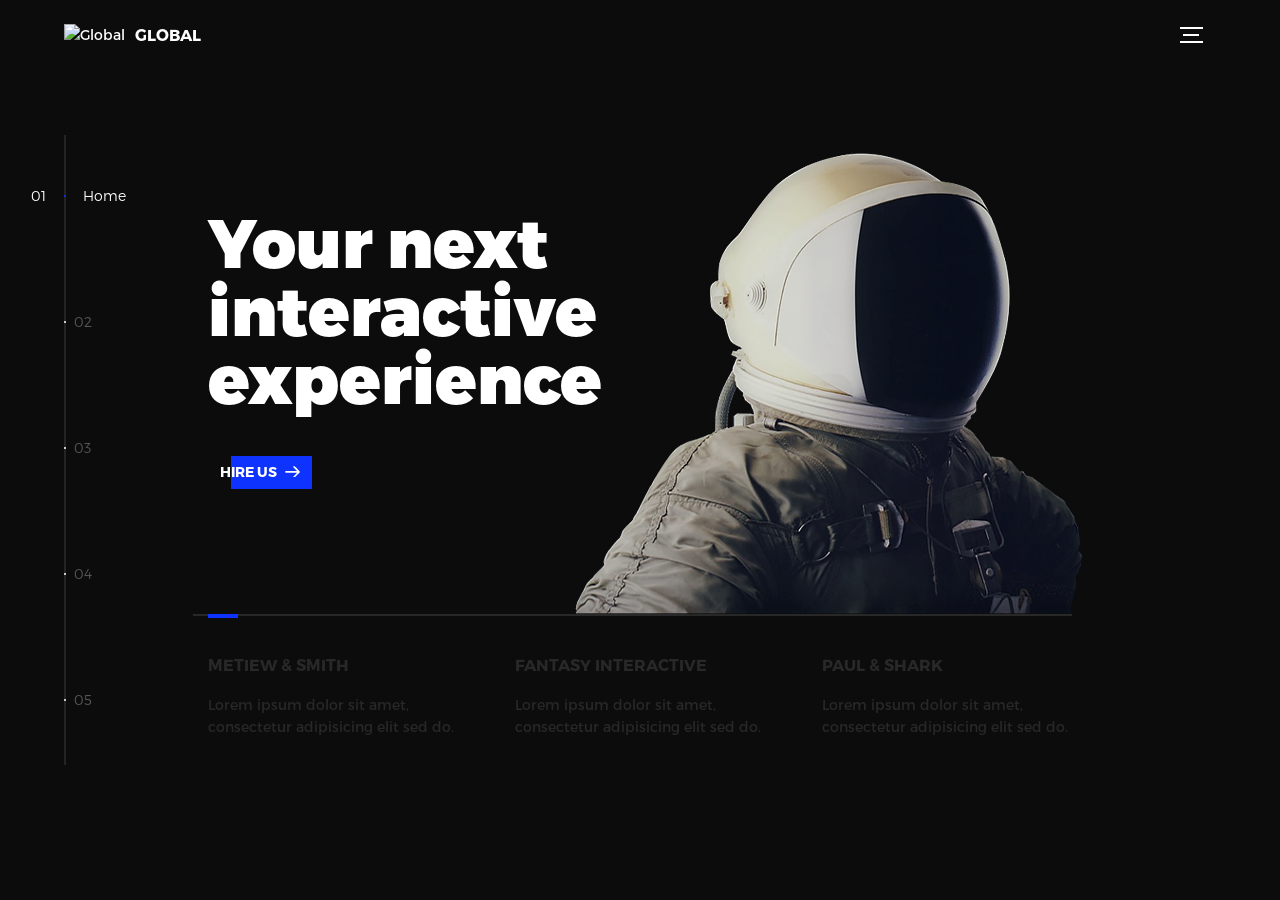
==== index.html @ d334600b "1.0" ====
<!DOCTYPE html>
<html lang="en">
<head>
  <title>Global</title>
  <meta charset="utf-8">
  <meta name="viewport" content="width=device-width, initial-scale=1">
  <meta http-equiv="X-UA-Compatible" content="IE=edge">
  <meta name="description" content="HTML5 website template">
  <meta name="keywords" content="global, template, html, sass, jquery">
  <meta name="author" content="Bucky Maler">
  <link rel="stylesheet" href="assets/css/main.css">
</head>
<body>

<!-- notification for small viewports and landscape oriented smartphones -->
<div class="device-notification">
  <a class="device-notification--logo" href="#0">
    <img src="assets/img/logo.png" alt="Global">
    <p>Global</p>
  </a>
  <p class="device-notification--message">Global has so much to offer that we must request you orient your device to portrait or find a larger screen. You won't be disappointed.</p>
</div>

<div class="perspective effect-rotate-left">
  <div class="container"><div class="outer-nav--return"></div>
    <div id="viewport" class="l-viewport">
      <div class="l-wrapper">
        <header class="header">
          <a class="header--logo" href="#0">
            <img src="assets/img/logo.png" alt="Global">
            <p>Global</p>
          </a>
          <button class="header--cta cta">Hire Us</button>
          <div class="header--nav-toggle">
            <span></span>
          </div>
        </header>
        <nav class="l-side-nav">
          <ul class="side-nav">
            <li class="is-active"><span>Home</span></li>
            <li><span>Works</span></li>
            <li><span>About</span></li>
            <li><span>Contact</span></li>
            <li><span>Hire us</span></li>
          </ul>
        </nav>
        <ul class="l-main-content main-content">
          <li class="l-section section section--is-active">
            <div class="intro">
              <div class="intro--banner">
                <h1>Your next<br>interactive<br>experience</h1>
                <button class="cta">Hire Us
                  <svg version="1.1" id="Layer_1" xmlns="http://www.w3.org/2000/svg" xmlns:xlink="http://www.w3.org/1999/xlink" x="0px" y="0px" viewBox="0 0 150 118" style="enable-background:new 0 0 150 118;" xml:space="preserve">
                  <g transform="translate(0.000000,118.000000) scale(0.100000,-0.100000)">
                    <path d="M870,1167c-34-17-55-57-46-90c3-15,81-100,194-211l187-185l-565-1c-431,0-571-3-590-13c-55-28-64-94-18-137c21-20,33-20,597-20h575l-192-193C800,103,794,94,849,39c20-20,39-29,61-29c28,0,63,30,298,262c147,144,272,271,279,282c30,51,23,60-219,304C947,1180,926,1196,870,1167z"/>
                  </g>
                  </svg>
                  <span class="btn-background"></span>
                </button>
                <img src="assets/img/introduction-visual.png" alt="Welcome">
              </div>
              <div class="intro--options">
                <a href="#0">
                  <h3>Metiew &amp; Smith</h3>
                  <p>Lorem ipsum dolor sit amet, consectetur adipisicing elit sed do.</p>
                </a>
                <a href="#0">
                  <h3>Fantasy interactive</h3>
                  <p>Lorem ipsum dolor sit amet, consectetur adipisicing elit sed do.</p>
                </a>
                <a href="#0">
                  <h3>Paul &amp; shark</h3>
                  <p>Lorem ipsum dolor sit amet, consectetur adipisicing elit sed do.</p>
                </a>
              </div>
            </div>
          </li>
          <li class="l-section section">
            <div class="work">
              <h2>Selected work</h2>
              <div class="work--lockup">
                <ul class="slider">
                  <li class="slider--item slider--item-left">
                    <a href="#0">
                      <div class="slider--item-image">
                        <img src="assets/img/work-victory.jpg" alt="Victory">
                      </div>
                      <p class="slider--item-title">Victory</p>
                      <p class="slider--item-description">Lorem ipsum dolor sit amet, consectetur adipisicing elit sed do.</p>
                    </a>
                  </li>
                  <li class="slider--item slider--item-center">
                    <a href="#0">
                      <div class="slider--item-image">
                        <img src="assets/img/work-metiew-smith.jpg" alt="Metiew and Smith">
                      </div>
                      <p class="slider--item-title">Metiew &amp; Smith</p>
                      <p class="slider--item-description">Lorem ipsum dolor sit amet, consectetur adipisicing elit sed do.</p>
                    </a>
                  </li>
                  <li class="slider--item slider--item-right">
                    <a href="#0">
                      <div class="slider--item-image">
                        <img src="assets/img/work-alex-nowak.jpg" alt="Alex Nowak">
                      </div>
                      <p class="slider--item-title">Alex Nowak</p>
                      <p class="slider--item-description">Lorem ipsum dolor sit amet, consectetur adipisicing elit sed do.</p>
                    </a>
                  </li>
                </ul>
                <div class="slider--prev">
                  <svg version="1.1" id="Layer_1" xmlns="http://www.w3.org/2000/svg" xmlns:xlink="http://www.w3.org/1999/xlink" x="0px" y="0px"
                  viewBox="0 0 150 118" style="enable-background:new 0 0 150 118;" xml:space="preserve">
                  <g transform="translate(0.000000,118.000000) scale(0.100000,-0.100000)">
                    <path d="M561,1169C525,1155,10,640,3,612c-3-13,1-36,8-52c8-15,134-145,281-289C527,41,562,10,590,10c22,0,41,9,61,29
                    c55,55,49,64-163,278L296,510h575c564,0,576,0,597,20c46,43,37,109-18,137c-19,10-159,13-590,13l-565,1l182,180
                    c101,99,187,188,193,199c16,30,12,57-12,84C631,1174,595,1183,561,1169z"/>
                  </g>
                  </svg>
                </div>
                <div class="slider--next">
                  <svg version="1.1" id="Layer_1" xmlns="http://www.w3.org/2000/svg" xmlns:xlink="http://www.w3.org/1999/xlink" x="0px" y="0px" viewBox="0 0 150 118" style="enable-background:new 0 0 150 118;" xml:space="preserve">
                  <g transform="translate(0.000000,118.000000) scale(0.100000,-0.100000)">
                    <path d="M870,1167c-34-17-55-57-46-90c3-15,81-100,194-211l187-185l-565-1c-431,0-571-3-590-13c-55-28-64-94-18-137c21-20,33-20,597-20h575l-192-193C800,103,794,94,849,39c20-20,39-29,61-29c28,0,63,30,298,262c147,144,272,271,279,282c30,51,23,60-219,304C947,1180,926,1196,870,1167z"/>
                  </g>
                  </svg>
                </div>
              </div>
            </div>
          </li>
          <li class="l-section section">
            <div class="about">
              <div class="about--banner">
                <h2>We<br>believe in<br>passionate<br>people</h2>
                <a href="#0">Career
                  <span>
                    <svg version="1.1" id="Layer_1" xmlns="http://www.w3.org/2000/svg" xmlns:xlink="http://www.w3.org/1999/xlink" x="0px" y="0px" viewBox="0 0 150 118" style="enable-background:new 0 0 150 118;" xml:space="preserve">
                    <g transform="translate(0.000000,118.000000) scale(0.100000,-0.100000)">
                      <path d="M870,1167c-34-17-55-57-46-90c3-15,81-100,194-211l187-185l-565-1c-431,0-571-3-590-13c-55-28-64-94-18-137c21-20,33-20,597-20h575l-192-193C800,103,794,94,849,39c20-20,39-29,61-29c28,0,63,30,298,262c147,144,272,271,279,282c30,51,23,60-219,304C947,1180,926,1196,870,1167z"/>
                    </g>
                    </svg>
                  </span>
                </a>
                <img src="assets/img/about-visual.png" alt="About Us">
              </div>
              <div class="about--options">
                <a href="#0">
                  <h3>Winners</h3>
                </a>
                <a href="#0">
                  <h3>Philosophy</h3>
                </a>
                <a href="#0">
                  <h3>History</h3>
                </a>
              </div>
            </div>
          </li>
          <li class="l-section section">
            <div class="contact">
              <div class="contact--lockup">
                <div class="modal">
                  <div class="modal--information">
                    <p>Pawia 5, 31-154 Kraków, Poland</p>
                    <a href="mailto:ouremail@gmail.com">ouremail@gmail.com</a>
                    <a href="tel:+148126287560">+48 12 628 75 60</a>
                  </div>
                  <ul class="modal--options">
                    <li><a href="#0">Bēhance</a></li>
                    <li><a href="#0">dribbble</a></li>
                    <li><a href="mailto:ouremail@gmail.com">Contact Us</a></li>
                  </ul>
                </div>
              </div>
            </div>
          </li>
          <li class="l-section section">
            <div class="hire">
              <h2>You want us to do</h2>
              <!-- checkout formspree.io for easy form setup -->
              <form class="work-request">
                <div class="work-request--options">
                  <span class="options-a">
                    <input id="opt-1" type="checkbox" value="app design">
                    <label for="opt-1">
                      <svg version="1.1" id="Layer_1" xmlns="http://www.w3.org/2000/svg" xmlns:xlink="http://www.w3.org/1999/xlink" x="0px" y="0px"
                      viewBox="0 0 150 111" style="enable-background:new 0 0 150 111;" xml:space="preserve">
                      <g transform="translate(0.000000,111.000000) scale(0.100000,-0.100000)">
                        <path d="M950,705L555,310L360,505C253,612,160,700,155,700c-6,0-44-34-85-75l-75-75l278-278L550-5l475,475c261,261,475,480,475,485c0,13-132,145-145,145C1349,1100,1167,922,950,705z"/>
                      </g>
                      </svg>
                      App Design
                    </label>
                    <input id="opt-2" type="checkbox" value="graphic design">
                    <label for="opt-2">
                      <svg version="1.1" id="Layer_1" xmlns="http://www.w3.org/2000/svg" xmlns:xlink="http://www.w3.org/1999/xlink" x="0px" y="0px"
                      viewBox="0 0 150 111" style="enable-background:new 0 0 150 111;" xml:space="preserve">
                      <g transform="translate(0.000000,111.000000) scale(0.100000,-0.100000)">
                        <path d="M950,705L555,310L360,505C253,612,160,700,155,700c-6,0-44-34-85-75l-75-75l278-278L550-5l475,475c261,261,475,480,475,485c0,13-132,145-145,145C1349,1100,1167,922,950,705z"/>
                      </g>
                      </svg>
                      Graphic Design
                    </label>
                    <input id="opt-3" type="checkbox" value="motion design">
                    <label for="opt-3">
                      <svg version="1.1" id="Layer_1" xmlns="http://www.w3.org/2000/svg" xmlns:xlink="http://www.w3.org/1999/xlink" x="0px" y="0px"
                      viewBox="0 0 150 111" style="enable-background:new 0 0 150 111;" xml:space="preserve">
                      <g transform="translate(0.000000,111.000000) scale(0.100000,-0.100000)">
                        <path d="M950,705L555,310L360,505C253,612,160,700,155,700c-6,0-44-34-85-75l-75-75l278-278L550-5l475,475c261,261,475,480,475,485c0,13-132,145-145,145C1349,1100,1167,922,950,705z"/>
                      </g>
                      </svg>
                      Motion Design
                    </label>
                  </span>
                  <span class="options-b">
                    <input id="opt-4" type="checkbox" value="ux design">
                    <label for="opt-4">
                      <svg version="1.1" id="Layer_1" xmlns="http://www.w3.org/2000/svg" xmlns:xlink="http://www.w3.org/1999/xlink" x="0px" y="0px"
                      viewBox="0 0 150 111" style="enable-background:new 0 0 150 111;" xml:space="preserve">
                      <g transform="translate(0.000000,111.000000) scale(0.100000,-0.100000)">
                        <path d="M950,705L555,310L360,505C253,612,160,700,155,700c-6,0-44-34-85-75l-75-75l278-278L550-5l475,475c261,261,475,480,475,485c0,13-132,145-145,145C1349,1100,1167,922,950,705z"/>
                      </g>
                      </svg>
                      UX Design
                    </label>
                    <input id="opt-5" type="checkbox" value="webdesign">
                    <label for="opt-5">
                      <svg version="1.1" id="Layer_1" xmlns="http://www.w3.org/2000/svg" xmlns:xlink="http://www.w3.org/1999/xlink" x="0px" y="0px"
                      viewBox="0 0 150 111" style="enable-background:new 0 0 150 111;" xml:space="preserve">
                      <g transform="translate(0.000000,111.000000) scale(0.100000,-0.100000)">
                        <path d="M950,705L555,310L360,505C253,612,160,700,155,700c-6,0-44-34-85-75l-75-75l278-278L550-5l475,475c261,261,475,480,475,485c0,13-132,145-145,145C1349,1100,1167,922,950,705z"/>
                      </g>
                      </svg>
                      Webdesign
                    </label>
                    <input id="opt-6" type="checkbox" value="marketing">
                    <label for="opt-6">
                      <svg version="1.1" id="Layer_1" xmlns="http://www.w3.org/2000/svg" xmlns:xlink="http://www.w3.org/1999/xlink" x="0px" y="0px"
                      viewBox="0 0 150 111" style="enable-background:new 0 0 150 111;" xml:space="preserve">
                      <g transform="translate(0.000000,111.000000) scale(0.100000,-0.100000)">
                        <path d="M950,705L555,310L360,505C253,612,160,700,155,700c-6,0-44-34-85-75l-75-75l278-278L550-5l475,475c261,261,475,480,475,485c0,13-132,145-145,145C1349,1100,1167,922,950,705z"/>
                      </g>
                      </svg>
                      Marketing
                    </label>
                  </span>
                </div>
                <div class="work-request--information">
                  <div class="information-name">
                    <input id="name" type="text" spellcheck="false">
                    <label for="name">Name</label>
                  </div>
                  <div class="information-email">
                    <input id="email" type="email" spellcheck="false">
                    <label for="email">Email</label>
                  </div>
                </div>
                <input type="submit" value="Send Request">
              </form>
            </div>
          </li>
        </ul>
      </div>
    </div>
  </div>
  <ul class="outer-nav">
    <li class="is-active">Home</li>
    <li>Works</li>
    <li>About</li>
    <li>Contact</li>
    <li>Hire us</li>
  </ul>
</div>

<script src="https://ajax.googleapis.com/ajax/libs/jquery/2.2.4/jquery.min.js"></script>
<script>window.jQuery || document.write('<script src="assets/js/vendor/jquery-2.2.4.min.js"><\/script>')</script>
<script src="assets/js/functions-min.js"></script>
</body>
</html>
---- assets/css/main.css ----
@font-face {
    font-family: 'Montserrat';
    src: url("fonts/Montserrat-Black.eot");
    src: local("☺"), url("fonts/Montserrat-Black.woff") format("woff"), url("fonts/Montserrat-Black.ttf") format("truetype"), url("fonts/Montserrat-Black.svg") format("svg");
    font-weight: 900;
    font-style: normal
}

@font-face {
    font-family: 'Montserrat';
    src: url("fonts/Montserrat-Bold.eot");
    src: local("☺"), url("fonts/Montserrat-Bold.woff") format("woff"), url("fonts/Montserrat-Bold.ttf") format("truetype"), url("fonts/Montserrat-Bold.svg") format("svg");
    font-weight: 700;
    font-style: normal
}

@font-face {
    font-family: 'Montserrat';
    src: url("fonts/Montserrat-Regular.eot");
    src: local("☺"), url("fonts/Montserrat-Regular.woff") format("woff"), url("fonts/Montserrat-Regular.ttf") format("truetype"), url("fonts/Montserrat-Regular.svg") format("svg");
    font-weight: 400;
    font-style: normal
}

@font-face {
    font-family: 'Montserrat';
    src: url("fonts/Montserrat-Light.eot");
    src: local("☺"), url("fonts/Montserrat-Light.woff") format("woff"), url("fonts/Montserrat-Light.ttf") format("truetype"), url("fonts/Montserrat-Light.svg") format("svg");
    font-weight: 300;
    font-style: normal
}

/*! normalize.css v3.0.2 | MIT License | git.io/normalize */
html {
    font-family: sans-serif;
    -ms-text-size-adjust: 100%;
    -webkit-text-size-adjust: 100%
}

body {
    margin: 0
}

article,
aside,
details,
figcaption,
figure,
footer,
header,
hgroup,
main,
menu,
nav,
section,
summary {
    display: block
}

audio,
canvas,
progress,
video {
    display: inline-block;
    vertical-align: baseline
}

audio:not([controls]) {
    display: none;
    height: 0
}

[hidden],
template {
    display: none
}

a {
    background-color: transparent
}

a:active,
a:hover {
    outline: 0
}

abbr[title] {
    border-bottom: 1px dotted
}

b,
strong {
    font-weight: bold
}

dfn {
    font-style: italic
}

h1 {
    font-size: 2em;
    margin: 0.67em 0
}

mark {
    background: #ff0;
    color: #000
}

small {
    font-size: 80%
}

sub,
sup {
    font-size: 75%;
    line-height: 0;
    position: relative;
    vertical-align: baseline
}

sup {
    top: -0.5em
}

sub {
    bottom: -0.25em
}

img {
    border: 0
}

svg:not(:root) {
    overflow: hidden
}

figure {
    margin: 1em 40px
}

hr {
    box-sizing: content-box;
    height: 0
}

pre {
    overflow: auto
}

code,
kbd,
pre,
samp {
    font-family: monospace, monospace;
    font-size: 1em
}

button,
input,
optgroup,
select,
textarea {
    color: inherit;
    font: inherit;
    margin: 0
}

button {
    overflow: visible
}

button,
select {
    text-transform: none
}

button,
html input[type="button"],
input[type="reset"],
input[type="submit"] {
    -webkit-appearance: button;
    cursor: pointer
}

button[disabled],
html input[disabled] {
    cursor: default
}

button::-moz-focus-inner,
input::-moz-focus-inner {
    border: 0;
    padding: 0
}

input {
    line-height: normal
}

input[type="checkbox"],
input[type="radio"] {
    box-sizing: border-box;
    padding: 0
}

input[type="number"]::-webkit-inner-spin-button,
input[type="number"]::-webkit-outer-spin-button {
    height: auto
}

input[type="search"] {
    -webkit-appearance: textfield;
    box-sizing: content-box
}

input[type="search"]::-webkit-search-cancel-button,
input[type="search"]::-webkit-search-decoration {
    -webkit-appearance: none
}

fieldset {
    border: 1px solid #c0c0c0;
    margin: 0 2px;
    padding: 0.35em 0.625em 0.75em
}

legend {
    border: 0;
    padding: 0
}

textarea {
    overflow: auto
}

optgroup {
    font-weight: bold
}

table {
    border-collapse: collapse;
    border-spacing: 0
}

td,
th {
    padding: 0
}

::-moz-selection {
    background: #FFF498
}

::selection {
    background: #FFF498
}

::-moz-selection {
    background: #FFF498
}

img::-moz-selection {
    background: transparent
}

img::selection {
    background: transparent
}

img::-moz-selection {
    background: transparent
}

body {
    -webkit-tap-highlight-color: #FFF498
}

body {
    background-color: #0c0c0c;
    font-size: 14px;
    line-height: 1.6;
    font-family: "Montserrat", sans-serif;
    color: #fff;
    -webkit-font-smoothing: antialiased;
    -webkit-text-size-adjust: 100%
}

.l-viewport {
    position: relative;
    width: 100%;
    height: 100vh;
    box-shadow: 0 0 45px 5px rgba(0, 0, 0, 0.85);
    overflow: hidden
}

.l-wrapper {
    position: relative;
    width: 1440px;
    max-width: 90%;
    height: 100%;
    margin: 0 auto
}

.l-side-nav {
    position: absolute;
    left: 0;
    display: -webkit-box;
    display: -webkit-flex;
    display: -ms-flexbox;
    display: flex;
    height: 100%;
    -webkit-box-align: center;
    -webkit-align-items: center;
    -ms-flex-align: center;
    align-items: center
}

.l-side-nav::before {
    content: "";
    position: absolute;
    top: 50%;
    left: 0;
    -webkit-transform: translateY(-50%);
    transform: translateY(-50%);
    width: 2px;
    height: 70%;
    max-height: 750px;
    background-color: #555;
    opacity: .35;
    z-index: 10
}

@media (max-width: 1180px) {
    .l-side-nav {
        display: none
    }
}

.l-main-content {
    position: relative;
    width: 100%;
    height: 100%;
    margin: 0;
    padding: 0;
    list-style: none
}

.l-section {
    position: absolute;
    width: 100%;
    height: 100%
}

.device-notification {
    display: none;
    position: fixed;
    top: 0;
    left: 0;
    width: 100%;
    height: 100%;
    -webkit-box-orient: vertical;
    -webkit-box-direction: normal;
    -webkit-flex-direction: column;
    -ms-flex-direction: column;
    flex-direction: column;
    -webkit-box-align: center;
    -webkit-align-items: center;
    -ms-flex-align: center;
    -ms-grid-row-align: center;
    align-items: center;
    -webkit-box-pack: center;
    -webkit-justify-content: center;
    -ms-flex-pack: center;
    justify-content: center;
    background-color: #0c0c0c;
    z-index: 12
}

.device-notification--logo {
    display: -webkit-box;
    display: -webkit-flex;
    display: -ms-flexbox;
    display: flex;
    -webkit-box-align: center;
    -webkit-align-items: center;
    -ms-flex-align: center;
    align-items: center;
    text-decoration: none;
    color: #fff
}

.device-notification--logo p {
    margin: 0 0 0 10px;
    font-size: 16px;
    font-weight: 700;
    text-transform: uppercase
}

.device-notification--message {
    width: 70%;
    margin: 30px 0 0 0;
    font-weight: 700;
    text-align: center
}

@media (max-width: 767px) and (min-width: 601px) and (max-height: 680px) {
    .device-notification {
        display: -webkit-box;
        display: -webkit-flex;
        display: -ms-flexbox;
        display: flex
    }
}

@media (max-width: 600px) and (min-width: 480px) and (max-height: 580px) {
    .device-notification {
        display: -webkit-box;
        display: -webkit-flex;
        display: -ms-flexbox;
        display: flex
    }
}

@media (max-width: 736px) and (min-width: 360px) and (orientation: landscape) {
    .device-notification {
        display: -webkit-box;
        display: -webkit-flex;
        display: -ms-flexbox;
        display: flex
    }
}

@media(max-width: 359px) {
    .device-notification {
        display: -webkit-box;
        display: -webkit-flex;
        display: -ms-flexbox;
        display: flex
    }
}

.section {
    opacity: 0;
    visibility: hidden;
    -webkit-transition: opacity .4s ease-in-out, visibility 0s .4s;
    transition: opacity .4s ease-in-out, visibility 0s .4s
}

.section--is-active {
    opacity: 1;
    visibility: visible;
    z-index: 1;
    -webkit-transition: opacity .4s ease-in-out .4s;
    transition: opacity .4s ease-in-out .4s
}

.section--next {
    -webkit-transform: translateY(-45px);
    transform: translateY(-45px);
    -webkit-transition: -webkit-transform .4s ease-in-out;
    transition: -webkit-transform .4s ease-in-out;
    transition: transform .4s ease-in-out;
    transition: transform .4s ease-in-out, -webkit-transform .4s ease-in-out
}

.section--prev {
    -webkit-transform: translateY(45px);
    transform: translateY(45px);
    -webkit-transition: -webkit-transform .4s ease-in-out;
    transition: -webkit-transform .4s ease-in-out;
    transition: transform .4s ease-in-out;
    transition: transform .4s ease-in-out, -webkit-transform .4s ease-in-out
}

.header {
    position: absolute;
    top: 0;
    left: 0;
    display: -webkit-box;
    display: -webkit-flex;
    display: -ms-flexbox;
    display: flex;
    width: 100%;
    height: 70px;
    -webkit-box-align: center;
    -webkit-align-items: center;
    -ms-flex-align: center;
    align-items: center;
    -webkit-box-pack: justify;
    -webkit-justify-content: space-between;
    -ms-flex-pack: justify;
    justify-content: space-between;
    z-index: 10
}

.header--logo {
    display: -webkit-box;
    display: -webkit-flex;
    display: -ms-flexbox;
    display: flex;
    -webkit-box-align: center;
    -webkit-align-items: center;
    -ms-flex-align: center;
    align-items: center;
    text-decoration: none;
    color: #fff
}

.header--logo p {
    margin: 0 0 0 10px;
    font-size: 16px;
    font-weight: 700;
    text-transform: uppercase
}

.header--nav-toggle {
    display: -webkit-box;
    display: -webkit-flex;
    display: -ms-flexbox;
    display: flex;
    width: 50px;
    height: 50px;
    -webkit-box-orient: vertical;
    -webkit-box-direction: normal;
    -webkit-flex-direction: column;
    -ms-flex-direction: column;
    flex-direction: column;
    -webkit-box-align: center;
    -webkit-align-items: center;
    -ms-flex-align: center;
    align-items: center;
    -webkit-box-pack: center;
    -webkit-justify-content: center;
    -ms-flex-pack: center;
    justify-content: center;
    cursor: pointer
}

.header--nav-toggle span,
.header--nav-toggle::before,
.header--nav-toggle::after {
    content: "";
    position: relative;
    width: 16px;
    height: 2px;
    background-color: #fff
}

.header--nav-toggle::before {
    bottom: 5px;
    width: 23px
}

.header--nav-toggle::after {
    top: 5px;
    width: 23px
}

.header--cta {
    position: absolute;
    top: 50%;
    left: 50%;
    -webkit-transform: translate(-50%, -50%);
    transform: translate(-50%, -50%);
    padding: 0 20px;
    line-height: 30px;
    text-decoration: none;
    color: #fff;
    font-weight: 700;
    text-transform: uppercase;
    background-color: #0f33ff;
    border: none;
    opacity: 0;
    visibility: hidden;
    -webkit-transition: opacity .4s ease-in-out, visibility 0s .4s;
    transition: opacity .4s ease-in-out, visibility 0s .4s
}

.header--cta:focus {
    outline: none
}

.header--cta.is-active {
    opacity: 1;
    visibility: visible;
    -webkit-transition: opacity .4s ease-in-out .4s;
    transition: opacity .4s ease-in-out .4s
}

@media (max-width: 767px) {
    .header--cta {
        display: none
    }
}

.side-nav {
    position: relative;
    display: -webkit-box;
    display: -webkit-flex;
    display: -ms-flexbox;
    display: flex;
    width: 100px;
    height: 70%;
    max-height: 750px;
    -webkit-box-orient: vertical;
    -webkit-box-direction: normal;
    -webkit-flex-direction: column;
    -ms-flex-direction: column;
    flex-direction: column;
    -webkit-justify-content: space-around;
    -ms-flex-pack: distribute;
    justify-content: space-around;
    margin: 0;
    padding: 0;
    list-style-position: inside;
    z-index: 10
}

.side-nav>li {
    position: relative;
    top: -5px;
    color: #fff;
    font-size: 6px;
    cursor: pointer
}

.side-nav>li span {
    position: relative;
    top: 3px;
    left: 10px;
    color: #fff;
    font-size: 14px;
    font-weight: 300;
    opacity: 0;
    visibility: hidden
}

.side-nav>li::before {
    position: absolute;
    top: 3px;
    left: 10px;
    color: #555;
    font-size: 14px;
    font-weight: 300
}

.side-nav li:nth-child(1)::before {
    content: "01"
}

.side-nav li:nth-child(2)::before {
    content: "02"
}

.side-nav li:nth-child(3)::before {
    content: "03"
}

.side-nav li:nth-child(4)::before {
    content: "04"
}

.side-nav li:nth-child(5)::before {
    content: "05"
}

.side-nav li.is-active {
    color: #0f33ff;
    -webkit-transition: color .4s ease-in-out;
    transition: color .4s ease-in-out
}

.side-nav li.is-active span {
    opacity: 1;
    visibility: visible;
    -webkit-transition: opacity .4s ease-in-out;
    transition: opacity .4s ease-in-out
}

.side-nav li.is-active::before {
    left: -33px;
    color: #fff
}

.intro {
    position: relative;
    display: -webkit-box;
    display: -webkit-flex;
    display: -ms-flexbox;
    display: flex;
    width: 900px;
    max-width: 75%;
    height: 100%;
    -webkit-box-orient: vertical;
    -webkit-box-direction: normal;
    -webkit-flex-direction: column;
    -ms-flex-direction: column;
    flex-direction: column;
    -webkit-box-pack: center;
    -webkit-justify-content: center;
    -ms-flex-pack: center;
    justify-content: center;
    margin: 0 auto
}

@media (max-width: 1180px) {
    .intro {
        max-width: 100%
    }
}

.intro--banner {
    position: relative;
    height: 475px
}

.intro--banner::before {
    content: "";
    position: absolute;
    bottom: 20px;
    left: -15px;
    right: 0;
    height: 2px;
    background-color: #282828
}

.intro--banner::after {
    content: "";
    position: absolute;
    bottom: 18px;
    left: 0;
    width: 30px;
    height: 4px;
    background-color: #0f33ff
}

.intro--banner h1 {
    position: relative;
    font-size: 68px;
    font-weight: 900;
    line-height: 1;
    z-index: 1
}

.intro--banner button {
    position: relative;
    padding: 5px 17px 5px 12px;
    font-weight: 700;
    text-transform: uppercase;
    background-color: transparent;
    border: none
}

.intro--banner button .btn-background {
    position: absolute;
    top: 0;
    left: 23px;
    right: 0;
    height: 100%;
    background-color: #0f33ff;
    z-index: -1;
    -webkit-transition: left .2s ease-in-out;
    transition: left .2s ease-in-out
}

.intro--banner button:hover .btn-background {
    left: 0
}

.intro--banner button:focus {
    outline: none
}

.intro--banner button svg {
    position: relative;
    left: 5px;
    width: 15px;
    fill: #fff
}

.intro--banner img {
    position: absolute;
    bottom: 21px;
    right: -12px
}

.intro--options {
    display: -webkit-box;
    display: -webkit-flex;
    display: -ms-flexbox;
    display: flex;
    -webkit-box-pack: justify;
    -webkit-justify-content: space-between;
    -ms-flex-pack: justify;
    justify-content: space-between;
    margin: 0;
    padding: 0;
    list-style: none
}

.intro--options>a {
    max-width: 250px;
    text-decoration: none;
    color: #282828;
    -webkit-transition: color .2s ease-in-out;
    transition: color .2s ease-in-out
}

.intro--options>a:hover {
    color: #fff
}

.intro--options h3 {
    font-size: 16px;
    text-transform: uppercase
}

.intro--options p {
    margin-bottom: 0
}

@media (max-width: 900px) {
    .intro--banner {
        height: 380px
    }

    .intro--banner h1 {
        font-size: 55px
    }

    .intro--banner img {
        width: 430px
    }

    .intro--options>a {
        margin-right: 30px
    }

    .intro--options>a:last-child {
        margin-right: 0
    }
}

@media (max-width: 767px) {
    .intro--banner {
        height: 305px
    }

    .intro--banner h1 {
        font-size: 44px
    }

    .intro--banner img {
        width: 330px
    }

    .intro--options {
        display: block
    }

    .intro--options>a {
        display: block;
        max-width: 100%;
        margin: 0 0 30px 0
    }

    .intro--options>a:last-child {
        margin-bottom: 0
    }
}

@media (max-width: 600px) {
    .intro--banner {
        height: 360px
    }

    .intro--banner h1 {
        font-size: 55px
    }

    .intro--banner img {
        display: none
    }
}

@media (max-width: 600px) and (max-height: 750px) {
    .intro--banner {
        height: auto
    }

    .intro--banner::before,
    .intro--banner::after {
        display: none
    }

    .intro--banner h1 {
        margin-top: 0
    }

    .intro--options {
        display: none
    }
}

.work {
    position: relative;
    display: -webkit-box;
    display: -webkit-flex;
    display: -ms-flexbox;
    display: flex;
    width: 960px;
    max-width: 80%;
    height: 100%;
    -webkit-box-orient: vertical;
    -webkit-box-direction: normal;
    -webkit-flex-direction: column;
    -ms-flex-direction: column;
    flex-direction: column;
    -webkit-box-pack: center;
    -webkit-justify-content: center;
    -ms-flex-pack: center;
    justify-content: center;
    margin: 0 auto
}

@media (max-width: 1180px) {
    .work {
        max-width: 100%
    }
}

.work h2 {
    margin: 0 0 20px 0;
    font-size: 30px;
    text-align: center
}

.work--lockup {
    position: relative
}

.work--lockup .slider {
    position: relative;
    display: -webkit-box;
    display: -webkit-flex;
    display: -ms-flexbox;
    display: flex;
    width: 80%;
    margin: 0 auto;
    padding: 0;
    list-style: none
}

.work--lockup .slider--item {
    position: absolute;
    display: none;
    text-align: center
}

.work--lockup .slider--item a {
    text-decoration: none;
    color: #858585
}

.work--lockup .slider--item-title {
    margin-top: 10px;
    font-size: 12px;
    font-weight: 700;
    text-transform: uppercase
}

.work--lockup .slider--item-description {
    display: none;
    max-width: 250px;
    margin: 0 auto
}

.work--lockup .slider--item-image {
    width: 150px;
    height: 150px;
    margin: 0 auto;
    border-radius: 50%;
    overflow: hidden
}

.work--lockup .slider--item-image img {
    width: 100%
}

.work--lockup .slider--item-left {
    top: 50%;
    left: 0;
    -webkit-transform: translateY(-50%);
    transform: translateY(-50%);
    display: block
}

.work--lockup .slider--item-right {
    top: 50%;
    right: 0;
    -webkit-transform: translateY(-50%);
    transform: translateY(-50%);
    display: block
}

.work--lockup .slider--item-center {
    position: relative;
    top: 30px;
    left: 50%;
    -webkit-transform: translateX(-50%);
    transform: translateX(-50%);
    display: block
}

.work--lockup .slider--item-center a {
    color: #fff
}

.work--lockup .slider--item-center .slider--item-title {
    margin-top: 25px;
    font-size: 16px
}

.work--lockup .slider--item-center .slider--item-description {
    display: block
}

.work--lockup .slider--item-center .slider--item-image {
    width: 300px;
    height: 300px
}

.work--lockup .slider--next,
.work--lockup .slider--prev {
    position: absolute;
    top: 160px;
    display: -webkit-box;
    display: -webkit-flex;
    display: -ms-flexbox;
    display: flex;
    width: 50px;
    height: 50px;
    -webkit-box-align: center;
    -webkit-align-items: center;
    -ms-flex-align: center;
    align-items: center;
    -webkit-box-pack: center;
    -webkit-justify-content: center;
    -ms-flex-pack: center;
    justify-content: center;
    background-color: #282828;
    border-radius: 50%;
    cursor: pointer
}

.work--lockup .slider--next svg,
.work--lockup .slider--prev svg {
    width: 20px;
    fill: #fff
}

.work--lockup .slider--next {
    right: 0
}

.work--lockup .slider--prev {
    left: 0
}

@media (max-width: 900px) {
    .work--lockup .slider--item-image {
        width: 120px;
        height: 120px
    }

    .work--lockup .slider--item-center .slider--item-image {
        width: 240px;
        height: 240px
    }

    .work--lockup .slider--next,
    .work--lockup .slider--prev {
        top: 130px
    }
}

@media (max-width: 767px) {
    .work--lockup .slider {
        width: 75%
    }

    .work--lockup .slider--item-image {
        width: 90px;
        height: 90px
    }

    .work--lockup .slider--item-center .slider--item-image {
        width: 190px;
        height: 190px
    }

    .work--lockup .slider--next,
    .work--lockup .slider--prev {
        top: 105px
    }
}

@media (max-width: 600px) {
    .work--lockup .slider {
        width: auto
    }

    .work--lockup .slider--item-left,
    .work--lockup .slider--item-right {
        display: none
    }
}

.about {
    position: relative;
    display: -webkit-box;
    display: -webkit-flex;
    display: -ms-flexbox;
    display: flex;
    width: 900px;
    max-width: 75%;
    height: 100%;
    -webkit-box-orient: vertical;
    -webkit-box-direction: normal;
    -webkit-flex-direction: column;
    -ms-flex-direction: column;
    flex-direction: column;
    -webkit-box-pack: center;
    -webkit-justify-content: center;
    -ms-flex-pack: center;
    justify-content: center;
    margin: 0 auto
}

@media (max-width: 1180px) {
    .about {
        max-width: 100%
    }
}

.about--banner {
    position: relative;
    height: 475px
}

.about--banner::before {
    content: "";
    position: absolute;
    top: 20px;
    left: 200px;
    -webkit-transform: rotate(-25deg);
    transform: rotate(-25deg);
    border: 5px solid #0f33ff;
    border-right-color: transparent;
    border-bottom-color: transparent
}

.about--banner::after {
    content: "";
    position: absolute;
    top: 75px;
    left: 400px;
    -webkit-transform: rotate(45deg);
    transform: rotate(45deg);
    width: 10px;
    height: 10px;
    background-color: #0f33ff
}

.about--banner h2 {
    position: relative;
    margin-top: 35px;
    font-size: 68px;
    font-weight: 900;
    line-height: 1;
    z-index: 1
}

.about--banner h2::before {
    content: "";
    position: absolute;
    top: 60px;
    left: 268px;
    width: 30px;
    height: 30px;
    background-color: #0f33ff;
    border-radius: 50%
}

.about--banner h2::after {
    content: "";
    position: absolute;
    top: 255px;
    left: 255px;
    width: 10px;
    height: 10px;
    background-color: #0f33ff
}

.about--banner a {
    padding: 5px 17px 5px 0;
    text-decoration: none;
    color: #fff;
    font-weight: 700;
    text-transform: uppercase;
    background-color: transparent
}

.about--banner a:hover svg {
    left: 10px
}

.about--banner a svg {
    position: relative;
    left: 5px;
    width: 15px;
    fill: #fff;
    -webkit-transition: left .2s ease-in-out;
    transition: left .2s ease-in-out
}

.about--banner img {
    position: absolute;
    bottom: -90px;
    right: -12px
}

.about--options {
    display: -webkit-box;
    display: -webkit-flex;
    display: -ms-flexbox;
    display: flex;
    max-width: 600px;
    -webkit-box-pack: justify;
    -webkit-justify-content: space-between;
    -ms-flex-pack: justify;
    justify-content: space-between;
    margin: 0;
    padding: 0;
    list-style: none
}

.about--options>a {
    position: relative;
    width: 150px;
    height: 75px;
    text-decoration: none;
    color: #fff;
    border: 10px solid #0f33ff;
    background-position: center;
    background-size: cover;
    background-repeat: no-repeat
}

.about--options>a:nth-child(1) {
    background-image: url("../img/about-winners.jpg")
}

.about--options>a:nth-child(2) {
    background-image: url("../img/about-philosophy.jpg")
}

.about--options>a:nth-child(3) {
    background-image: url("../img/about-history.jpg")
}

.about--options>a:hover h3 {
    bottom: -50px
}

.about--options h3 {
    position: absolute;
    bottom: -38px;
    left: 10px;
    font-size: 16px;
    text-transform: uppercase;
    -webkit-transition: bottom .2s ease-in-out, left .2s ease-in-out;
    transition: bottom .2s ease-in-out, left .2s ease-in-out
}

@media (max-width: 767px) {
    .about--banner {
        height: 305px
    }

    .about--banner::before {
        top: 0;
        left: 125px
    }

    .about--banner::after {
        top: 35px;
        left: 260px
    }

    .about--banner h2 {
        margin-top: 10px;
        font-size: 44px
    }

    .about--banner h2::before {
        top: 28px;
        left: 168px
    }

    .about--banner h2::after {
        top: 163px;
        left: 163px
    }

    .about--banner img {
        width: 315px
    }
}

@media (max-width: 600px) {
    .about--banner {
        height: auto
    }

    .about--banner::before {
        left: 155px
    }

    .about--banner::after {
        left: 310px
    }

    .about--banner h2 {
        margin-top: 0;
        font-size: 55px
    }

    .about--banner h2::before {
        top: 43px;
        left: 214px
    }

    .about--banner h2::after {
        top: 205px;
        left: 205px
    }

    .about--banner img {
        display: none
    }

    .about--options {
        display: none
    }
}

.contact {
    position: fixed;
    top: 0;
    left: 0;
    width: 100%;
    height: 100%;
    background-image: url("../img/contact-visual.png");
    background-position: center;
    background-size: cover;
    background-repeat: no-repeat
}

.contact--lockup {
    position: relative;
    display: -webkit-box;
    display: -webkit-flex;
    display: -ms-flexbox;
    display: flex;
    width: 900px;
    max-width: 75%;
    height: 100%;
    -webkit-box-align: center;
    -webkit-align-items: center;
    -ms-flex-align: center;
    align-items: center;
    -webkit-box-pack: end;
    -webkit-justify-content: flex-end;
    -ms-flex-pack: end;
    justify-content: flex-end;
    margin: 0 auto
}

@media (max-width: 1180px) {
    .contact--lockup {
        max-width: 90%
    }
}

@media (max-width: 767px) {
    .contact--lockup {
        -webkit-box-pack: center;
        -webkit-justify-content: center;
        -ms-flex-pack: center;
        justify-content: center
    }
}

.contact--lockup .modal {
    padding: 45px 45px;
    text-align: center;
    background-color: #0c0c0c;
    box-shadow: 0 0 30px 0 rgba(0, 0, 0, 0.75)
}

.contact--lockup .modal--information p,
.contact--lockup .modal--information a {
    display: block;
    margin: 14px 0;
    text-decoration: none;
    color: #fff;
    font-weight: 700
}

.contact--lockup .modal--information p {
    margin-top: 0
}

.contact--lockup .modal--options {
    margin: 0;
    padding: 0;
    list-style: none
}

.contact--lockup .modal--options>li {
    width: 130px;
    margin: 0 auto 25px auto
}

.contact--lockup .modal--options li:nth-child(1) {
    background-color: #1769ff
}

.contact--lockup .modal--options li:nth-child(2) {
    background-color: #ea4c89
}

.contact--lockup .modal--options li:nth-child(3) {
    margin-bottom: 0;
    background-color: #0f33ff;
    text-transform: uppercase
}

.contact--lockup .modal--options a {
    display: block;
    width: 100%;
    padding: 8px 0;
    text-decoration: none;
    color: #fff;
    font-weight: 700
}

.hire {
    position: relative;
    display: -webkit-box;
    display: -webkit-flex;
    display: -ms-flexbox;
    display: flex;
    width: 700px;
    max-width: 75%;
    height: 100%;
    -webkit-box-orient: vertical;
    -webkit-box-direction: normal;
    -webkit-flex-direction: column;
    -ms-flex-direction: column;
    flex-direction: column;
    -webkit-box-pack: center;
    -webkit-justify-content: center;
    -ms-flex-pack: center;
    justify-content: center;
    margin: 0 auto
}

@media (max-width: 1180px) {
    .hire {
        max-width: 100%
    }
}

.hire h2 {
    margin: 0 0 20px 0;
    font-size: 30px;
    text-align: center
}

.work-request {
    display: -webkit-box;
    display: -webkit-flex;
    display: -ms-flexbox;
    display: flex;
    width: 100%;
    -webkit-box-orient: vertical;
    -webkit-box-direction: normal;
    -webkit-flex-direction: column;
    -ms-flex-direction: column;
    flex-direction: column;
    -webkit-box-align: center;
    -webkit-align-items: center;
    -ms-flex-align: center;
    align-items: center;
    color: #fff
}

.work-request input[type="submit"] {
    width: 400px;
    max-width: 100%;
    line-height: 50px;
    font-size: 16px;
    font-weight: 700;
    text-transform: uppercase;
    background-color: #0f33ff;
    border: none;
    border-radius: 0
}

.work-request input[type="submit"]:focus {
    outline: none
}

.work-request--options {
    display: -webkit-box;
    display: -webkit-flex;
    display: -ms-flexbox;
    display: flex;
    width: 100%;
    -webkit-box-orient: vertical;
    -webkit-box-direction: normal;
    -webkit-flex-direction: column;
    -ms-flex-direction: column;
    flex-direction: column;
    -webkit-box-align: center;
    -webkit-align-items: center;
    -ms-flex-align: center;
    align-items: center;
    margin: 30px 0
}

.work-request--options .options-a {
    display: -webkit-box;
    display: -webkit-flex;
    display: -ms-flexbox;
    display: flex;
    width: 100%;
    -webkit-box-pack: justify;
    -webkit-justify-content: space-between;
    -ms-flex-pack: justify;
    justify-content: space-between
}

.work-request--options .options-b {
    display: -webkit-box;
    display: -webkit-flex;
    display: -ms-flexbox;
    display: flex;
    width: 72%;
    -webkit-flex-wrap: wrap;
    -ms-flex-wrap: wrap;
    flex-wrap: wrap;
    -webkit-justify-content: space-around;
    -ms-flex-pack: distribute;
    justify-content: space-around
}

.work-request--options label {
    display: block;
    width: 200px;
    margin-bottom: 30px;
    line-height: 50px;
    font-size: 16px;
    font-weight: 700;
    text-align: center;
    border: 2px solid #fff;
    cursor: pointer;
    -webkit-transition: background-color .2s ease-in-out, border-color .2s ease-in-out;
    transition: background-color .2s ease-in-out, border-color .2s ease-in-out
}

.work-request--options label svg {
    position: relative;
    left: -5px;
    width: 0;
    fill: #fff;
    -webkit-transition: width .2s ease-in-out;
    transition: width .2s ease-in-out
}

.work-request--options input[type="checkbox"] {
    display: none
}

.work-request--options input[type="checkbox"]:checked+label {
    background-color: #0f33ff;
    border-color: #0f33ff
}

.work-request--options input[type="checkbox"]:checked+label svg {
    width: 15px
}

.work-request--information {
    display: -webkit-box;
    display: -webkit-flex;
    display: -ms-flexbox;
    display: flex;
    width: 100%;
    -webkit-box-pack: justify;
    -webkit-justify-content: space-between;
    -ms-flex-pack: justify;
    justify-content: space-between;
    margin-bottom: 60px
}

.work-request--information .information-name,
.work-request--information .information-email {
    position: relative;
    width: 45%;
    height: 50px;
    font-size: 30px;
    font-weight: 300
}

.work-request--information input[type="text"],
.work-request--information input[type="email"] {
    width: 100%;
    padding: 0 0 5px 0;
    background-color: transparent;
    border: none;
    border-bottom: 1px solid #fff;
    border-radius: 0
}

.work-request--information input[type="text"]:focus,
.work-request--information input[type="email"]:focus {
    outline: none;
    background-color: #0c0c0c
}

.work-request--information label {
    position: absolute;
    top: 0;
    left: 0;
    pointer-events: none;
    -webkit-transition: top .2s ease-in-out, font-size .2s ease-in-out;
    transition: top .2s ease-in-out, font-size .2s ease-in-out
}

.work-request--information input:focus+label,
.work-request--information input.has-value+label {
    top: -15px;
    font-size: 14px
}

@media (max-width: 767px) {
    .work-request--options {
        -webkit-box-orient: horizontal;
        -webkit-box-direction: normal;
        -webkit-flex-direction: row;
        -ms-flex-direction: row;
        flex-direction: row;
        -webkit-justify-content: space-around;
        -ms-flex-pack: distribute;
        justify-content: space-around
    }

    .work-request--options .options-a,
    .work-request--options .options-b {
        display: block;
        width: auto
    }
}

@media (max-width: 600px) {
    .work-request--options {
        margin: 20px 0
    }
}

@media (max-width: 600px) and (max-width: 415px) {
    .work-request--options {
        -webkit-box-pack: justify;
        -webkit-justify-content: space-between;
        -ms-flex-pack: justify;
        justify-content: space-between
    }
}

@media (max-width: 600px) {
    .work-request--options label {
        width: 150px;
        margin-bottom: 15px;
        font-size: 14px
    }

    .work-request--options input[type="checkbox"]:checked+label svg {
        width: 12px
    }

    .work-request--information {
        margin-bottom: 30px
    }

    .work-request--information .information-name,
    .work-request--information .information-email {
        height: 40px;
        font-size: 24px
    }
}

.perspective {
    position: relative;
    width: 100%;
    height: 100%;
    overflow: hidden
}

.perspective--modalview {
    position: fixed;
    -webkit-perspective: 1500px;
    perspective: 1500px
}

.container {
    position: relative;
    -webkit-transform: translateZ(0) translateX(0) rotateY(0deg);
    transform: translateZ(0) translateX(0) rotateY(0deg);
    min-height: 100%;
    outline: 30px solid #0f33ff;
    -webkit-transition: -webkit-transform .4s;
    transition: -webkit-transform .4s;
    transition: transform .4s;
    transition: transform .4s, -webkit-transform .4s
}

.modalview .container {
    position: absolute;
    width: 100%;
    height: 100%;
    overflow: hidden;
    -webkit-backface-visibility: hidden;
    backface-visibility: hidden
}

.effect-rotate-left .container {
    -webkit-transform-origin: 0% 50%;
    transform-origin: 0% 50%;
    -webkit-transition: -webkit-transform .4s;
    transition: -webkit-transform .4s;
    transition: transform .4s;
    transition: transform .4s, -webkit-transform .4s
}

.effect-rotate-left--animate .container {
    -webkit-transform: translateZ(-1800px) translateX(-50%) rotateY(45deg);
    transform: translateZ(-1800px) translateX(-50%) rotateY(45deg);
    outline: 30px solid #0f33ff
}

.outer-nav {
    position: absolute;
    top: 50%;
    left: 55%;
    -webkit-transform: translateY(-50%);
    transform: translateY(-50%);
    -webkit-transform-style: preserve-3d;
    transform-style: preserve-3d;
    margin: 0;
    padding: 0;
    list-style: none;
    text-align: center;
    visibility: hidden;
    -webkit-transition: visibility 0s .2s;
    transition: visibility 0s .2s
}

.outer-nav.is-vis {
    visibility: visible
}

.outer-nav--return {
    position: absolute;
    top: 0;
    left: 0;
    width: 100%;
    height: 100%;
    display: none;
    cursor: pointer;
    z-index: 11
}

.outer-nav--return.is-vis {
    display: block
}

.outer-nav>li {
    -webkit-transform-style: preserve-3d;
    transform-style: preserve-3d;
    -webkit-transform: translateX(350px) translateZ(-1000px);
    transform: translateX(350px) translateZ(-1000px);
    font-size: 55px;
    font-weight: 900;
    opacity: 0;
    cursor: pointer;
    -webkit-transition: opacity .2s, -webkit-transform .2s;
    transition: opacity .2s, -webkit-transform .2s;
    transition: transform .2s, opacity .2s;
    transition: transform .2s, opacity .2s, -webkit-transform .2s
}

.outer-nav>li.is-vis {
    -webkit-transform: translateX(0) translateZ(0);
    transform: translateX(0) translateZ(0);
    opacity: 1;
    -webkit-transition: opacity .4s, -webkit-transform .4s;
    transition: opacity .4s, -webkit-transform .4s;
    transition: transform .4s, opacity .4s;
    transition: transform .4s, opacity .4s, -webkit-transform .4s
}

.outer-nav>li::before {
    content: "";
    position: absolute;
    top: 50%;
    left: 50%;
    -webkit-transform: translate(-50%, -25%);
    transform: translate(-50%, -25%);
    width: 110%;
    height: 15px;
    opacity: 0;
    background-color: #0f33ff
}

.outer-nav>li.is-active::before {
    opacity: 1
}

@media (max-width: 767px) {
    .outer-nav>li {
        font-size: 44px
    }
}

@media (max-width: 600px) {
    .outer-nav>li {
        font-size: 34px
    }
}

.outer-nav li.is-vis:nth-child(2) {
    -webkit-transition-delay: .04s;
    transition-delay: .04s
}

.outer-nav li.is-vis:nth-child(3) {
    -webkit-transition-delay: .08s;
    transition-delay: .08s
}

.outer-nav li.is-vis:nth-child(4) {
    -webkit-transition-delay: .12s;
    transition-delay: .12s
}

.outer-nav li.is-vis:nth-child(5) {
    -webkit-transition-delay: .16s;
    transition-delay: .16s
}
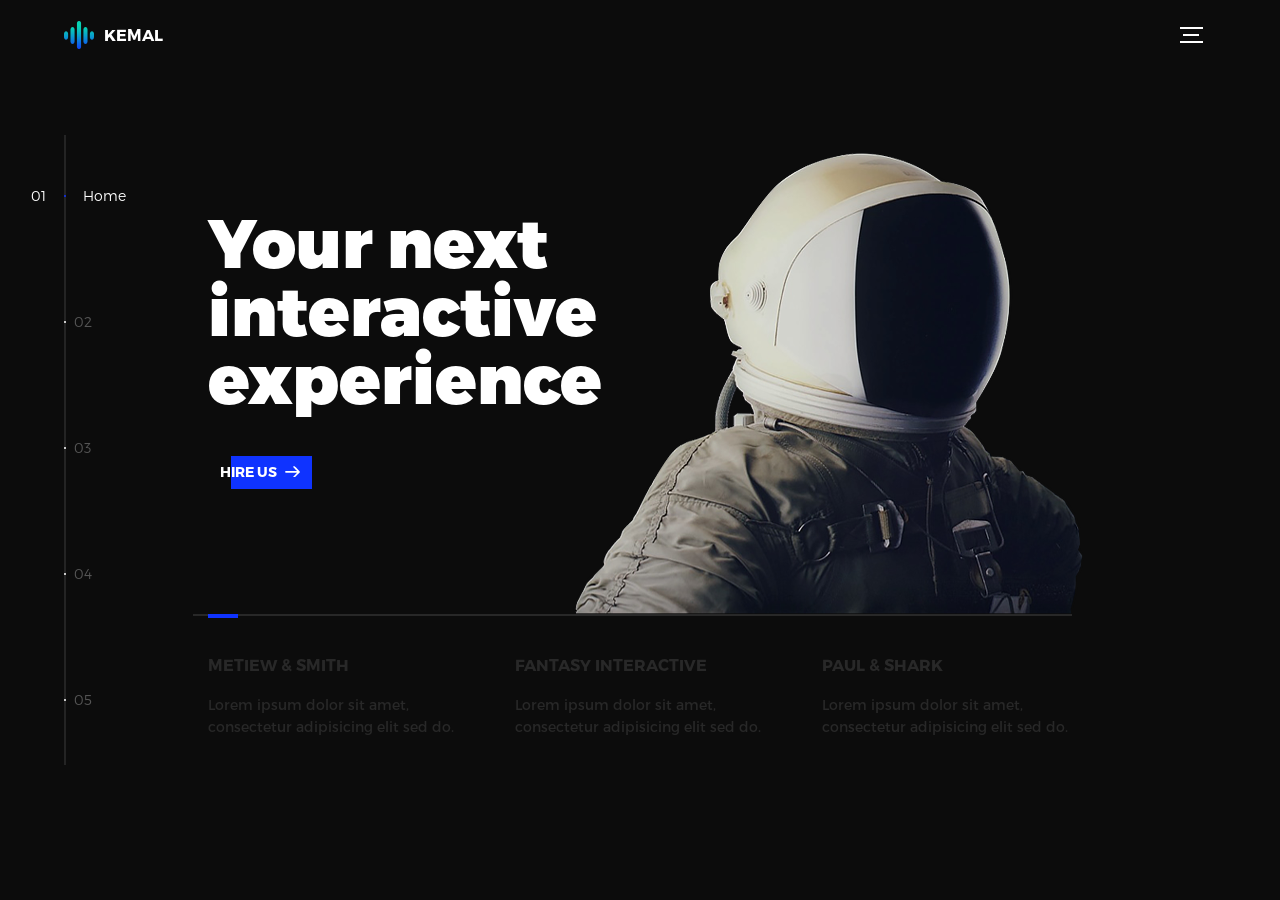
==== commit 7ca98b0a: "1.4" ====
--- a/index.html
+++ b/index.html
@@ -16,7 +16,7 @@
 <div class="device-notification">
   <a class="device-notification--logo" href="#0">
     <img src="assets/img/logo.png" alt="Global">
-    <p>Global</p>
+    <p>Kemal</p>
   </a>
   <p class="device-notification--message">Global has so much to offer that we must request you orient your device to portrait or find a larger screen. You won't be disappointed.</p>
 </div>
@@ -28,7 +28,7 @@
         <header class="header">
           <a class="header--logo" href="#0">
             <img src="assets/img/logo.png" alt="Global">
-            <p>Global</p>
+            <p>Kemal</p>
           </a>
           <button class="header--cta cta">Hire Us</button>
           <div class="header--nav-toggle">
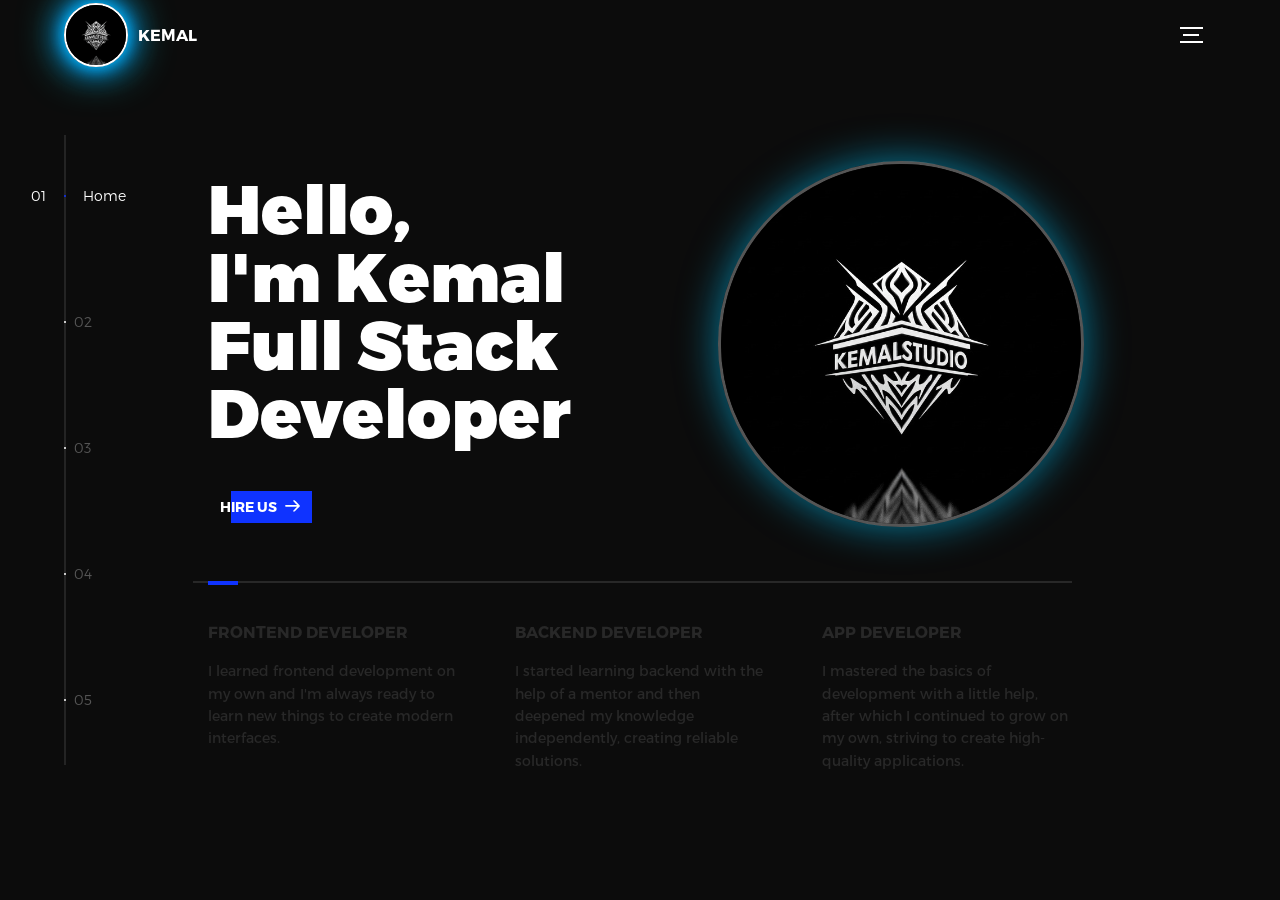
==== commit 7cbb7bc2: "1.5" ====
--- a/index.html
+++ b/index.html
@@ -1,33 +1,67 @@
 <!DOCTYPE html>
 <html lang="en">
 <head>
-  <title>Global</title>
   <meta charset="utf-8">
+  <title>KEMAL</title>
   <meta name="viewport" content="width=device-width, initial-scale=1">
   <meta http-equiv="X-UA-Compatible" content="IE=edge">
   <meta name="description" content="HTML5 website template">
   <meta name="keywords" content="global, template, html, sass, jquery">
   <meta name="author" content="Bucky Maler">
   <link rel="stylesheet" href="assets/css/main.css">
+
+  <style>
+    /* Аватар с неоновым свечением */
+    .header--logo img {
+      width: 60px;
+      height: 60px;
+      border-radius: 50%;
+      border: 2px solid #fff;
+      box-shadow: 0 0 15px #00c6ff, 0 0 30px #0072ff, 0 0 45px #00f2fe;
+      transition: transform 0.3s ease, box-shadow 0.3s ease;
+    }
+
+    .header--logo img:hover {
+      transform: scale(1.1);
+      box-shadow: 0 0 25px #00c6ff, 0 0 50px #0072ff, 0 0 75px #00f2fe;
+    }
+
+    /* Большое приветственное фото */
+    .intro--banner img {
+      width: 360px;
+      height: 360px;
+      border-radius: 50%;
+      transform: translateY(-15%);
+      border: 3px solid rgba(255, 255, 255, 0.3);
+      box-shadow: 0 0 40px rgba(0, 200, 255, 0.6);
+      transition: transform 0.4s ease, box-shadow 0.4s ease;
+    }
+
+    .intro--banner img:hover {
+      transform: translateY(-15%) scale(1.05);
+      box-shadow: 0 0 60px rgba(0, 200, 255, 0.9);
+    }
+  </style>
 </head>
 <body>
 
 <!-- notification for small viewports and landscape oriented smartphones -->
 <div class="device-notification">
   <a class="device-notification--logo" href="#0">
-    <img src="assets/img/logo.png" alt="Global">
+    <img src="assets/img/Kemalstudio.jpg" alt="Global">
     <p>Kemal</p>
   </a>
   <p class="device-notification--message">Global has so much to offer that we must request you orient your device to portrait or find a larger screen. You won't be disappointed.</p>
 </div>
 
 <div class="perspective effect-rotate-left">
-  <div class="container"><div class="outer-nav--return"></div>
+  <div class="container">
+    <div class="outer-nav--return"></div>
     <div id="viewport" class="l-viewport">
       <div class="l-wrapper">
         <header class="header">
           <a class="header--logo" href="#0">
-            <img src="assets/img/logo.png" alt="Global">
+            <img src="assets/img/Kemalstudio.jpg" alt="Kemalstudio">
             <p>Kemal</p>
           </a>
           <button class="header--cta cta">Hire Us</button>
@@ -35,6 +69,7 @@
             <span></span>
           </div>
         </header>
+
         <nav class="l-side-nav">
           <ul class="side-nav">
             <li class="is-active"><span>Home</span></li>
@@ -44,37 +79,44 @@
             <li><span>Hire us</span></li>
           </ul>
         </nav>
+
         <ul class="l-main-content main-content">
+          <!-- Home -->
           <li class="l-section section section--is-active">
             <div class="intro">
               <div class="intro--banner">
-                <h1>Your next<br>interactive<br>experience</h1>
+                <h1>Hello,<br> I'm Kemal<br>Full Stack<br> Developer</h1>
                 <button class="cta">Hire Us
-                  <svg version="1.1" id="Layer_1" xmlns="http://www.w3.org/2000/svg" xmlns:xlink="http://www.w3.org/1999/xlink" x="0px" y="0px" viewBox="0 0 150 118" style="enable-background:new 0 0 150 118;" xml:space="preserve">
-                  <g transform="translate(0.000000,118.000000) scale(0.100000,-0.100000)">
-                    <path d="M870,1167c-34-17-55-57-46-90c3-15,81-100,194-211l187-185l-565-1c-431,0-571-3-590-13c-55-28-64-94-18-137c21-20,33-20,597-20h575l-192-193C800,103,794,94,849,39c20-20,39-29,61-29c28,0,63,30,298,262c147,144,272,271,279,282c30,51,23,60-219,304C947,1180,926,1196,870,1167z"/>
-                  </g>
+                  <svg version="1.1" xmlns="http://www.w3.org/2000/svg"
+                       viewBox="0 0 150 118" xml:space="preserve">
+                    <g transform="translate(0,118) scale(0.1,-0.1)">
+                      <path d="M870,1167c-34-17-55-57-46-90c3-15,81-100,194-211l187-185l-565-1c-431,0-571-3-590-13c-55-28-64-94-18-137
+                      c21-20,33-20,597-20h575l-192-193C800,103,794,94,849,39c20-20,39-29,61-29c28,0,63,30,298,262c147,144,272,271,279,282
+                      c30,51,23,60-219,304C947,1180,926,1196,870,1167z"/>
+                    </g>
                   </svg>
                   <span class="btn-background"></span>
                 </button>
-                <img src="assets/img/introduction-visual.png" alt="Welcome">
+                <img src="assets/img/Kemalstudio.jpg" alt="Welcome">
               </div>
               <div class="intro--options">
                 <a href="#0">
-                  <h3>Metiew &amp; Smith</h3>
-                  <p>Lorem ipsum dolor sit amet, consectetur adipisicing elit sed do.</p>
+                  <h3>Frontend Developer</h3>
+                  <p>I learned frontend development on my own and I'm always ready to learn new things to create modern interfaces.</p>
                 </a>
                 <a href="#0">
-                  <h3>Fantasy interactive</h3>
-                  <p>Lorem ipsum dolor sit amet, consectetur adipisicing elit sed do.</p>
+                  <h3>Backend Developer</h3>
+                  <p>I started learning backend with the help of a mentor and then deepened my knowledge independently, creating reliable solutions.</p>
                 </a>
                 <a href="#0">
-                  <h3>Paul &amp; shark</h3>
-                  <p>Lorem ipsum dolor sit amet, consectetur adipisicing elit sed do.</p>
-                </a>
-              </div>
-            </div>
-          </li>
+                  <h3>App Developer</h3>
+                  <p>I mastered the basics of development with a little help, after which I continued to grow on my own, striving to create high-quality applications.</p>
+                </a>
+              </div>
+            </div>
+          </li>
+
+          <!-- Works -->
           <li class="l-section section">
             <div class="work">
               <h2>Selected work</h2>
@@ -109,53 +151,57 @@
                   </li>
                 </ul>
                 <div class="slider--prev">
-                  <svg version="1.1" id="Layer_1" xmlns="http://www.w3.org/2000/svg" xmlns:xlink="http://www.w3.org/1999/xlink" x="0px" y="0px"
-                  viewBox="0 0 150 118" style="enable-background:new 0 0 150 118;" xml:space="preserve">
-                  <g transform="translate(0.000000,118.000000) scale(0.100000,-0.100000)">
-                    <path d="M561,1169C525,1155,10,640,3,612c-3-13,1-36,8-52c8-15,134-145,281-289C527,41,562,10,590,10c22,0,41,9,61,29
-                    c55,55,49,64-163,278L296,510h575c564,0,576,0,597,20c46,43,37,109-18,137c-19,10-159,13-590,13l-565,1l182,180
-                    c101,99,187,188,193,199c16,30,12,57-12,84C631,1174,595,1183,561,1169z"/>
-                  </g>
+                  <svg version="1.1" xmlns="http://www.w3.org/2000/svg"
+                       viewBox="0 0 150 118" xml:space="preserve">
+                    <g transform="translate(0,118) scale(0.1,-0.1)">
+                      <path d="M561,1169C525,1155,10,640,3,612c-3-13,1-36,8-52c8-15,134-145,281-289C527,41,562,10,590,10
+                      c22,0,41,9,61,29c55,55,49,64-163,278L296,510h575c564,0,576,0,597,20c46,43,37,109-18,137c-19,10-159,13-590,13l-565,1
+                      l182,180c101,99,187,188,193,199c16,30,12,57-12,84C631,1174,595,1183,561,1169z"/>
+                    </g>
                   </svg>
                 </div>
                 <div class="slider--next">
-                  <svg version="1.1" id="Layer_1" xmlns="http://www.w3.org/2000/svg" xmlns:xlink="http://www.w3.org/1999/xlink" x="0px" y="0px" viewBox="0 0 150 118" style="enable-background:new 0 0 150 118;" xml:space="preserve">
-                  <g transform="translate(0.000000,118.000000) scale(0.100000,-0.100000)">
-                    <path d="M870,1167c-34-17-55-57-46-90c3-15,81-100,194-211l187-185l-565-1c-431,0-571-3-590-13c-55-28-64-94-18-137c21-20,33-20,597-20h575l-192-193C800,103,794,94,849,39c20-20,39-29,61-29c28,0,63,30,298,262c147,144,272,271,279,282c30,51,23,60-219,304C947,1180,926,1196,870,1167z"/>
-                  </g>
+                  <svg version="1.1" xmlns="http://www.w3.org/2000/svg"
+                       viewBox="0 0 150 118" xml:space="preserve">
+                    <g transform="translate(0,118) scale(0.1,-0.1)">
+                      <path d="M870,1167c-34-17-55-57-46-90c3-15,81-100,194-211l187-185l-565-1c-431,0-571-3-590-13c-55-28-64-94-18-137
+                      c21-20,33-20,597-20h575l-192-193C800,103,794,94,849,39c20-20,39-29,61-29c28,0,63,30,298,262c147,144,272,271,279,282
+                      c30,51,23,60-219,304C947,1180,926,1196,870,1167z"/>
+                    </g>
                   </svg>
                 </div>
               </div>
             </div>
           </li>
+
+          <!-- About -->
           <li class="l-section section">
             <div class="about">
               <div class="about--banner">
                 <h2>We<br>believe in<br>passionate<br>people</h2>
                 <a href="#0">Career
                   <span>
-                    <svg version="1.1" id="Layer_1" xmlns="http://www.w3.org/2000/svg" xmlns:xlink="http://www.w3.org/1999/xlink" x="0px" y="0px" viewBox="0 0 150 118" style="enable-background:new 0 0 150 118;" xml:space="preserve">
-                    <g transform="translate(0.000000,118.000000) scale(0.100000,-0.100000)">
-                      <path d="M870,1167c-34-17-55-57-46-90c3-15,81-100,194-211l187-185l-565-1c-431,0-571-3-590-13c-55-28-64-94-18-137c21-20,33-20,597-20h575l-192-193C800,103,794,94,849,39c20-20,39-29,61-29c28,0,63,30,298,262c147,144,272,271,279,282c30,51,23,60-219,304C947,1180,926,1196,870,1167z"/>
-                    </g>
+                    <svg version="1.1" xmlns="http://www.w3.org/2000/svg"
+                         viewBox="0 0 150 118" xml:space="preserve">
+                      <g transform="translate(0,118) scale(0.1,-0.1)">
+                        <path d="M870,1167c-34-17-55-57-46-90c3-15,81-100,194-211l187-185l-565-1c-431,0-571-3-590-13c-55-28-64-94-18-137
+                        c21-20,33-20,597-20h575l-192-193C800,103,794,94,849,39c20-20,39-29,61-29c28,0,63,30,298,262c147,144,272,271,279,282
+                        c30,51,23,60-219,304C947,1180,926,1196,870,1167z"/>
+                      </g>
                     </svg>
                   </span>
                 </a>
                 <img src="assets/img/about-visual.png" alt="About Us">
               </div>
               <div class="about--options">
-                <a href="#0">
-                  <h3>Winners</h3>
-                </a>
-                <a href="#0">
-                  <h3>Philosophy</h3>
-                </a>
-                <a href="#0">
-                  <h3>History</h3>
-                </a>
-              </div>
-            </div>
-          </li>
+                <a href="#0"><h3>Winners</h3></a>
+                <a href="#0"><h3>Philosophy</h3></a>
+                <a href="#0"><h3>History</h3></a>
+              </div>
+            </div>
+          </li>
+
+          <!-- Contact -->
           <li class="l-section section">
             <div class="contact">
               <div class="contact--lockup">
@@ -174,6 +220,8 @@
               </div>
             </div>
           </li>
+
+          <!-- Hire us -->
           <li class="l-section section">
             <div class="hire">
               <h2>You want us to do</h2>
@@ -182,67 +230,19 @@
                 <div class="work-request--options">
                   <span class="options-a">
                     <input id="opt-1" type="checkbox" value="app design">
-                    <label for="opt-1">
-                      <svg version="1.1" id="Layer_1" xmlns="http://www.w3.org/2000/svg" xmlns:xlink="http://www.w3.org/1999/xlink" x="0px" y="0px"
-                      viewBox="0 0 150 111" style="enable-background:new 0 0 150 111;" xml:space="preserve">
-                      <g transform="translate(0.000000,111.000000) scale(0.100000,-0.100000)">
-                        <path d="M950,705L555,310L360,505C253,612,160,700,155,700c-6,0-44-34-85-75l-75-75l278-278L550-5l475,475c261,261,475,480,475,485c0,13-132,145-145,145C1349,1100,1167,922,950,705z"/>
-                      </g>
-                      </svg>
-                      App Design
-                    </label>
+                    <label for="opt-1">App Design</label>
                     <input id="opt-2" type="checkbox" value="graphic design">
-                    <label for="opt-2">
-                      <svg version="1.1" id="Layer_1" xmlns="http://www.w3.org/2000/svg" xmlns:xlink="http://www.w3.org/1999/xlink" x="0px" y="0px"
-                      viewBox="0 0 150 111" style="enable-background:new 0 0 150 111;" xml:space="preserve">
-                      <g transform="translate(0.000000,111.000000) scale(0.100000,-0.100000)">
-                        <path d="M950,705L555,310L360,505C253,612,160,700,155,700c-6,0-44-34-85-75l-75-75l278-278L550-5l475,475c261,261,475,480,475,485c0,13-132,145-145,145C1349,1100,1167,922,950,705z"/>
-                      </g>
-                      </svg>
-                      Graphic Design
-                    </label>
+                    <label for="opt-2">Graphic Design</label>
                     <input id="opt-3" type="checkbox" value="motion design">
-                    <label for="opt-3">
-                      <svg version="1.1" id="Layer_1" xmlns="http://www.w3.org/2000/svg" xmlns:xlink="http://www.w3.org/1999/xlink" x="0px" y="0px"
-                      viewBox="0 0 150 111" style="enable-background:new 0 0 150 111;" xml:space="preserve">
-                      <g transform="translate(0.000000,111.000000) scale(0.100000,-0.100000)">
-                        <path d="M950,705L555,310L360,505C253,612,160,700,155,700c-6,0-44-34-85-75l-75-75l278-278L550-5l475,475c261,261,475,480,475,485c0,13-132,145-145,145C1349,1100,1167,922,950,705z"/>
-                      </g>
-                      </svg>
-                      Motion Design
-                    </label>
+                    <label for="opt-3">Motion Design</label>
                   </span>
                   <span class="options-b">
                     <input id="opt-4" type="checkbox" value="ux design">
-                    <label for="opt-4">
-                      <svg version="1.1" id="Layer_1" xmlns="http://www.w3.org/2000/svg" xmlns:xlink="http://www.w3.org/1999/xlink" x="0px" y="0px"
-                      viewBox="0 0 150 111" style="enable-background:new 0 0 150 111;" xml:space="preserve">
-                      <g transform="translate(0.000000,111.000000) scale(0.100000,-0.100000)">
-                        <path d="M950,705L555,310L360,505C253,612,160,700,155,700c-6,0-44-34-85-75l-75-75l278-278L550-5l475,475c261,261,475,480,475,485c0,13-132,145-145,145C1349,1100,1167,922,950,705z"/>
-                      </g>
-                      </svg>
-                      UX Design
-                    </label>
+                    <label for="opt-4">UX Design</label>
                     <input id="opt-5" type="checkbox" value="webdesign">
-                    <label for="opt-5">
-                      <svg version="1.1" id="Layer_1" xmlns="http://www.w3.org/2000/svg" xmlns:xlink="http://www.w3.org/1999/xlink" x="0px" y="0px"
-                      viewBox="0 0 150 111" style="enable-background:new 0 0 150 111;" xml:space="preserve">
-                      <g transform="translate(0.000000,111.000000) scale(0.100000,-0.100000)">
-                        <path d="M950,705L555,310L360,505C253,612,160,700,155,700c-6,0-44-34-85-75l-75-75l278-278L550-5l475,475c261,261,475,480,475,485c0,13-132,145-145,145C1349,1100,1167,922,950,705z"/>
-                      </g>
-                      </svg>
-                      Webdesign
-                    </label>
+                    <label for="opt-5">Webdesign</label>
                     <input id="opt-6" type="checkbox" value="marketing">
-                    <label for="opt-6">
-                      <svg version="1.1" id="Layer_1" xmlns="http://www.w3.org/2000/svg" xmlns:xlink="http://www.w3.org/1999/xlink" x="0px" y="0px"
-                      viewBox="0 0 150 111" style="enable-background:new 0 0 150 111;" xml:space="preserve">
-                      <g transform="translate(0.000000,111.000000) scale(0.100000,-0.100000)">
-                        <path d="M950,705L555,310L360,505C253,612,160,700,155,700c-6,0-44-34-85-75l-75-75l278-278L550-5l475,475c261,261,475,480,475,485c0,13-132,145-145,145C1349,1100,1167,922,950,705z"/>
-                      </g>
-                      </svg>
-                      Marketing
-                    </label>
+                    <label for="opt-6">Marketing</label>
                   </span>
                 </div>
                 <div class="work-request--information">
@@ -263,6 +263,7 @@
       </div>
     </div>
   </div>
+
   <ul class="outer-nav">
     <li class="is-active">Home</li>
     <li>Works</li>
@@ -276,4 +277,4 @@
 <script>window.jQuery || document.write('<script src="assets/js/vendor/jquery-2.2.4.min.js"><\/script>')</script>
 <script src="assets/js/functions-min.js"></script>
 </body>
-</html>
+</html>
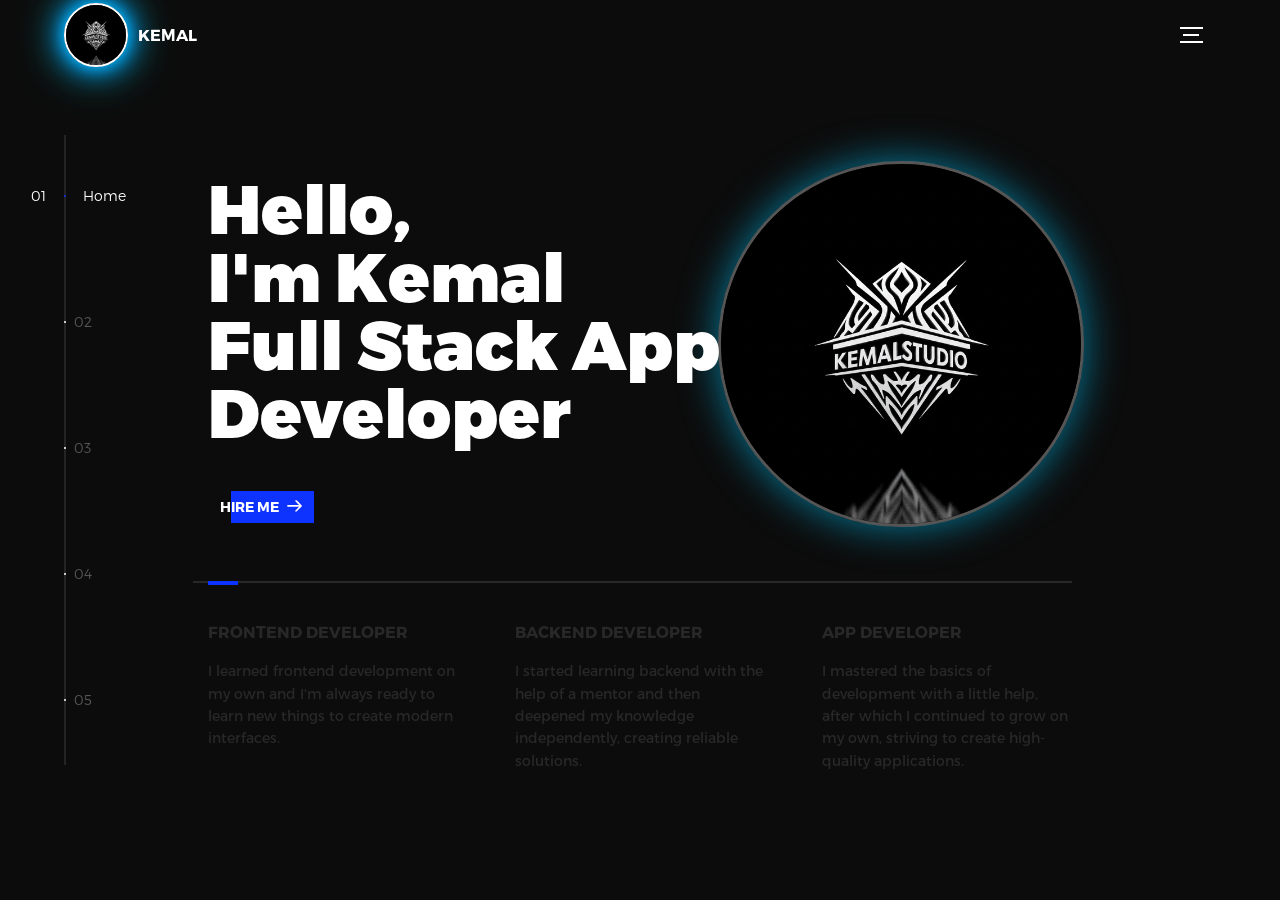
==== commit 46ecfb1d: "update project" ====
--- a/index.html
+++ b/index.html
@@ -1,5 +1,6 @@
 <!DOCTYPE html>
 <html lang="en">
+
 <head>
   <meta charset="utf-8">
   <title>KEMAL</title>
@@ -11,7 +12,6 @@
   <link rel="stylesheet" href="assets/css/main.css">
 
   <style>
-    /* Аватар с неоновым свечением */
     .header--logo img {
       width: 60px;
       height: 60px;
@@ -42,239 +42,440 @@
       box-shadow: 0 0 60px rgba(0, 200, 255, 0.9);
     }
   </style>
+
+  <!-- НОВЫЕ СТИЛИ ДЛЯ СЕКЦИИ "ABOUT" В СТИЛЕ ВАШЕГО САЙТА -->
+  <style>
+    .about-redesigned {
+      display: flex;
+      justify-content: center;
+      align-items: center;
+      width: 100%;
+      height: 100%;
+      padding: 40px;
+      box-sizing: border-box;
+      /* Нейтральный фон, чтобы не конфликтовать с основным дизайном */
+      background: #0c0c0c;
+    }
+
+    .about-container {
+      display: flex;
+      width: 100%;
+      max-width: 1100px;
+      background: #121212;
+      /* Более темный фон */
+      padding: 30px;
+      border-radius: 10px;
+      border: 1px solid rgba(15, 51, 255, 0.3);
+      /* Синяя рамка */
+      box-shadow: 0 8px 32px 0 rgba(0, 0, 0, 0.5);
+      backdrop-filter: blur(5px);
+    }
+
+    .about-sidebar {
+      flex: 0 0 250px;
+      padding-right: 30px;
+      border-right: 1px solid rgba(255, 255, 255, 0.1);
+    }
+
+    .about-sidebar h2 {
+      font-size: 2.5em;
+      font-weight: 700;
+      color: #0f33ff;
+      /* Фирменный синий цвет */
+      margin-top: 0;
+      margin-bottom: 15px;
+      text-shadow: 0 0 15px rgba(15, 51, 255, 0.7);
+      /* Синее свечение */
+    }
+
+    .about-sidebar p {
+      color: #aaa;
+      font-size: 1em;
+      line-height: 1.6;
+      font-weight: 300;
+      /* Более легкий шрифт для описания */
+    }
+
+    .about-tabs {
+      margin-top: 30px;
+      display: flex;
+      flex-direction: column;
+      gap: 10px;
+    }
+
+    .about-tab {
+      background: #1a1a1a;
+      border: 1px solid #333;
+      color: #fff;
+      padding: 15px;
+      border-radius: 5px;
+      text-align: left;
+      font-size: 1em;
+      font-weight: 400;
+      /* Стандартный вес */
+      cursor: pointer;
+      transition: background-color 0.3s ease, border-color 0.3s ease, transform 0.2s ease;
+    }
+
+    .about-tab:hover {
+      background: #222;
+      border-color: #0f33ff;
+      transform: translateX(5px);
+    }
+
+    .about-tab.active {
+      background-color: #0f33ff;
+      color: #fff;
+      box-shadow: 0 0 20px rgba(15, 51, 255, 0.7);
+      border-color: #0f33ff;
+      transform: translateX(5px);
+    }
+
+    .about-details {
+      flex-grow: 1;
+      padding-left: 30px;
+    }
+
+    .info-grid {
+      display: grid;
+      grid-template-columns: repeat(2, 1fr);
+      gap: 20px;
+    }
+
+    .info-item {
+      background: #1a1a1a;
+      padding: 20px;
+      border-radius: 5px;
+      border: 1px solid #333;
+      transition: transform 0.3s ease, border-color 0.3s ease;
+    }
+
+    .info-item:hover {
+      border-color: rgba(15, 51, 255, 0.5);
+    }
+
+    .info-item .label {
+      display: block;
+      color: #777;
+      font-size: 0.9em;
+      margin-bottom: 8px;
+      font-weight: 400;
+      text-transform: uppercase;
+      letter-spacing: 0.5px;
+    }
+
+    .info-item .value {
+      display: block;
+      color: #f0f0f0;
+      font-size: 1.1em;
+      font-weight: 500;
+    }
+
+    /* Адаптация для экранов поменьше */
+    @media (max-width: 900px) {
+      .about-container {
+        flex-direction: column;
+      }
+
+      .about-sidebar {
+        border-right: none;
+        border-bottom: 1px solid rgba(255, 255, 255, 0.1);
+        padding-right: 0;
+        padding-bottom: 20px;
+        margin-bottom: 20px;
+      }
+
+      .about-details {
+        padding-left: 0;
+      }
+    }
+
+    @media (max-width: 600px) {
+      .info-grid {
+        grid-template-columns: 1fr;
+      }
+
+      .about-sidebar h2 {
+        font-size: 2em;
+      }
+    }
+  </style>
+
 </head>
+
 <body>
 
-<!-- notification for small viewports and landscape oriented smartphones -->
-<div class="device-notification">
-  <a class="device-notification--logo" href="#0">
-    <img src="assets/img/Kemalstudio.jpg" alt="Global">
-    <p>Kemal</p>
-  </a>
-  <p class="device-notification--message">Global has so much to offer that we must request you orient your device to portrait or find a larger screen. You won't be disappointed.</p>
-</div>
-
-<div class="perspective effect-rotate-left">
-  <div class="container">
-    <div class="outer-nav--return"></div>
-    <div id="viewport" class="l-viewport">
-      <div class="l-wrapper">
-        <header class="header">
-          <a class="header--logo" href="#0">
-            <img src="assets/img/Kemalstudio.jpg" alt="Kemalstudio">
-            <p>Kemal</p>
-          </a>
-          <button class="header--cta cta">Hire Us</button>
-          <div class="header--nav-toggle">
-            <span></span>
-          </div>
-        </header>
-
-        <nav class="l-side-nav">
-          <ul class="side-nav">
-            <li class="is-active"><span>Home</span></li>
-            <li><span>Works</span></li>
-            <li><span>About</span></li>
-            <li><span>Contact</span></li>
-            <li><span>Hire us</span></li>
-          </ul>
-        </nav>
-
-        <ul class="l-main-content main-content">
-          <!-- Home -->
-          <li class="l-section section section--is-active">
-            <div class="intro">
-              <div class="intro--banner">
-                <h1>Hello,<br> I'm Kemal<br>Full Stack<br> Developer</h1>
-                <button class="cta">Hire Us
-                  <svg version="1.1" xmlns="http://www.w3.org/2000/svg"
-                       viewBox="0 0 150 118" xml:space="preserve">
-                    <g transform="translate(0,118) scale(0.1,-0.1)">
-                      <path d="M870,1167c-34-17-55-57-46-90c3-15,81-100,194-211l187-185l-565-1c-431,0-571-3-590-13c-55-28-64-94-18-137
+  <!-- notification for small viewports and landscape oriented smartphones -->
+  <div class="device-notification">
+    <a class="device-notification--logo" href="#0">
+      <img src="assets/img/Kemalstudio.jpg" alt="Global">
+      <p>Kemal</p>
+    </a>
+    <p class="device-notification--message">Global has so much to offer that we must request you orient your device to
+      portrait or find a larger screen. You won't be disappointed.</p>
+  </div>
+
+  <div class="perspective effect-rotate-left">
+    <div class="container">
+      <div class="outer-nav--return"></div>
+      <div id="viewport" class="l-viewport">
+        <div class="l-wrapper">
+          <header class="header">
+            <a class="header--logo" href="#0">
+              <img src="assets/img/Kemalstudio.jpg" alt="Kemalstudio">
+              <p>Kemal</p>
+            </a>
+            <button class="header--cta cta">Hire Me</button>
+            <div class="header--nav-toggle">
+              <span></span>
+            </div>
+          </header>
+
+          <nav class="l-side-nav">
+            <ul class="side-nav">
+              <li class="is-active"><span>Home</span></li>
+              <li><span>Works</span></li>
+              <li><span>About</span></li>
+              <li><span>Contact</span></li>
+              <li><span>Hire Me</span></li>
+            </ul>
+          </nav>
+
+          <ul class="l-main-content main-content">
+            <!-- Home -->
+            <li class="l-section section section--is-active">
+              <div class="intro">
+                <div class="intro--banner">
+                  <h1>Hello,<br> I'm Kemal<br>Full Stack App<br> Developer</h1>
+                  <button class="cta">
+                    Hire Me
+                    <svg version="1.1" xmlns="http://www.w3.org/2000/svg" viewBox="0 0 150 118" xml:space="preserve">
+                      <g transform="translate(0,118) scale(0.1,-0.1)">
+                        <path d="M870,1167c-34-17-55-57-46-90c3-15,81-100,194-211l187-185l-565-1c-431,0-571-3-590-13c-55-28-64-94-18-137
                       c21-20,33-20,597-20h575l-192-193C800,103,794,94,849,39c20-20,39-29,61-29c28,0,63,30,298,262c147,144,272,271,279,282
-                      c30,51,23,60-219,304C947,1180,926,1196,870,1167z"/>
-                    </g>
-                  </svg>
-                  <span class="btn-background"></span>
-                </button>
-                <img src="assets/img/Kemalstudio.jpg" alt="Welcome">
-              </div>
-              <div class="intro--options">
-                <a href="#0">
-                  <h3>Frontend Developer</h3>
-                  <p>I learned frontend development on my own and I'm always ready to learn new things to create modern interfaces.</p>
-                </a>
-                <a href="#0">
-                  <h3>Backend Developer</h3>
-                  <p>I started learning backend with the help of a mentor and then deepened my knowledge independently, creating reliable solutions.</p>
-                </a>
-                <a href="#0">
-                  <h3>App Developer</h3>
-                  <p>I mastered the basics of development with a little help, after which I continued to grow on my own, striving to create high-quality applications.</p>
-                </a>
-              </div>
-            </div>
-          </li>
-
-          <!-- Works -->
-          <li class="l-section section">
-            <div class="work">
-              <h2>Selected work</h2>
-              <div class="work--lockup">
-                <ul class="slider">
-                  <li class="slider--item slider--item-left">
-                    <a href="#0">
-                      <div class="slider--item-image">
-                        <img src="assets/img/work-victory.jpg" alt="Victory">
-                      </div>
-                      <p class="slider--item-title">Victory</p>
-                      <p class="slider--item-description">Lorem ipsum dolor sit amet, consectetur adipisicing elit sed do.</p>
-                    </a>
-                  </li>
-                  <li class="slider--item slider--item-center">
-                    <a href="#0">
-                      <div class="slider--item-image">
-                        <img src="assets/img/work-metiew-smith.jpg" alt="Metiew and Smith">
-                      </div>
-                      <p class="slider--item-title">Metiew &amp; Smith</p>
-                      <p class="slider--item-description">Lorem ipsum dolor sit amet, consectetur adipisicing elit sed do.</p>
-                    </a>
-                  </li>
-                  <li class="slider--item slider--item-right">
-                    <a href="#0">
-                      <div class="slider--item-image">
-                        <img src="assets/img/work-alex-nowak.jpg" alt="Alex Nowak">
-                      </div>
-                      <p class="slider--item-title">Alex Nowak</p>
-                      <p class="slider--item-description">Lorem ipsum dolor sit amet, consectetur adipisicing elit sed do.</p>
-                    </a>
-                  </li>
-                </ul>
-                <div class="slider--prev">
-                  <svg version="1.1" xmlns="http://www.w3.org/2000/svg"
-                       viewBox="0 0 150 118" xml:space="preserve">
-                    <g transform="translate(0,118) scale(0.1,-0.1)">
-                      <path d="M561,1169C525,1155,10,640,3,612c-3-13,1-36,8-52c8-15,134-145,281-289C527,41,562,10,590,10
-                      c22,0,41,9,61,29c55,55,49,64-163,278L296,510h575c564,0,576,0,597,20c46,43,37,109-18,137c-19,10-159,13-590,13l-565,1
-                      l182,180c101,99,187,188,193,199c16,30,12,57-12,84C631,1174,595,1183,561,1169z"/>
-                    </g>
-                  </svg>
+                      c30,51,23,60-219,304C947,1180,926,1196,870,1167z" />
+                      </g>
+                    </svg>
+                    <span class="btn-background"></span>
+                  </button>
+                  <img src="assets/img/Kemalstudio.jpg" alt="Welcome">
                 </div>
-                <div class="slider--next">
-                  <svg version="1.1" xmlns="http://www.w3.org/2000/svg"
-                       viewBox="0 0 150 118" xml:space="preserve">
-                    <g transform="translate(0,118) scale(0.1,-0.1)">
-                      <path d="M870,1167c-34-17-55-57-46-90c3-15,81-100,194-211l187-185l-565-1c-431,0-571-3-590-13c-55-28-64-94-18-137
-                      c21-20,33-20,597-20h575l-192-193C800,103,794,94,849,39c20-20,39-29,61-29c28,0,63,30,298,262c147,144,272,271,279,282
-                      c30,51,23,60-219,304C947,1180,926,1196,870,1167z"/>
-                    </g>
-                  </svg>
+                <div class="intro--options">
+                  <a href="#0">
+                    <h3>Frontend Developer</h3>
+                    <p>I learned frontend development on my own and I'm always ready to learn new things to create
+                      modern interfaces.</p>
+                  </a>
+                  <a href="#0">
+                    <h3>Backend Developer</h3>
+                    <p>I started learning backend with the help of a mentor and then deepened my knowledge
+                      independently, creating reliable solutions.</p>
+                  </a>
+                  <a href="#0">
+                    <h3>App Developer</h3>
+                    <p>I mastered the basics of development with a little help, after which I continued to grow on my
+                      own, striving to create high-quality applications.</p>
+                  </a>
                 </div>
               </div>
-            </div>
-          </li>
-
-          <!-- About -->
-          <li class="l-section section">
-            <div class="about">
-              <div class="about--banner">
-                <h2>We<br>believe in<br>passionate<br>people</h2>
-                <a href="#0">Career
-                  <span>
-                    <svg version="1.1" xmlns="http://www.w3.org/2000/svg"
-                         viewBox="0 0 150 118" xml:space="preserve">
+            </li>
+
+            <!-- Works -->
+            <li class="l-section section">
+              <div class="work">
+                <h2>Selected work</h2>
+                <div class="work--lockup">
+                  <ul class="slider">
+                    <li class="slider--item slider--item-left">
+                      <a href="https://aura-computers.com/">
+                        <div class="slider--item-image">
+                          <img src="assets/img/logo/my-logo-backgroundwhite.png" alt="Victory">
+                        </div>
+                        <p class="slider--item-title">Aura Computers</p>
+                        <p class="slider--item-description">
+                          A professional online store built with PHP Laravel, featuring a powerful database, admin
+                          panel, and a modern design — ready for real business use.
+                        </p>
+                      </a>
+                    </li>
+                    <li class="slider--item slider--item-center">
+                      <a href="#0">
+                        <div class="slider--item-image">
+                          <img src="assets/img/logo/sonus-music.png" alt="Metiew and Smith">
+                        </div>
+                        <p class="slider--item-title">Sonus &amp; Musics</p>
+                        <p class="slider--item-description">A full-featured music platform built with PHP Laravel,
+                          complete with database, mobile support, and an admin panel. Users can listen, upload music,
+                          and subscribe to artists.</p>
+                      </a>
+                    </li>
+                    <li class="slider--item slider--item-right">
+                      <a href="#0">
+                        <div class="slider--item-image">
+                          <img src="assets/img/logo/Union.png" alt="Alex Nowak">
+                        </div>
+                        <p class="slider--item-title">Drive Moto</p>
+                        <p class="slider--item-description">
+                          Experience the thrill of the water like never before with our state-of-the-art jet skis!
+                          Sleek, powerful, and reliable — perfect for adventure seekers. Feel the speed, feel the
+                          freedom, with HydroWave Xtreme.
+                        </p>
+                      </a>
+                    </li>
+                  </ul>
+                  <div class="slider--prev">
+                    <svg version="1.1" xmlns="http://www.w3.org/2000/svg" viewBox="0 0 150 118" xml:space="preserve">
+                      <g transform="translate(0,118) scale(0.1,-0.1)">
+                        <path d="M561,1169C525,1155,10,640,3,612c-3-13,1-36,8-52c8-15,134-145,281-289C527,41,562,10,590,10
+                      c22,0,41,9,61,29c55,55,49,64-163,278L296,510h575c564,0,576,0,597,20c46,43,37,109-18,137c-19,10-159,13-590,13l-565,1
+                      l182,180c101,99,187,188,193,199c16,30,12,57-12,84C631,1174,595,1183,561,1169z" />
+                      </g>
+                    </svg>
+                  </div>
+                  <div class="slider--next">
+                    <svg version="1.1" xmlns="http://www.w3.org/2000/svg" viewBox="0 0 150 118" xml:space="preserve">
                       <g transform="translate(0,118) scale(0.1,-0.1)">
                         <path d="M870,1167c-34-17-55-57-46-90c3-15,81-100,194-211l187-185l-565-1c-431,0-571-3-590-13c-55-28-64-94-18-137
-                        c21-20,33-20,597-20h575l-192-193C800,103,794,94,849,39c20-20,39-29,61-29c28,0,63,30,298,262c147,144,272,271,279,282
-                        c30,51,23,60-219,304C947,1180,926,1196,870,1167z"/>
+                      c21-20,33-20,597-20h575l-192-193C800,103,794,94,849,39c20-20,39-29,61-29c28,0,63,30,298,262c147,144,272,271,279,282
+                      c30,51,23,60-219,304C947,1180,926,1196,870,1167z" />
                       </g>
                     </svg>
-                  </span>
-                </a>
-                <img src="assets/img/about-visual.png" alt="About Us">
-              </div>
-              <div class="about--options">
-                <a href="#0"><h3>Winners</h3></a>
-                <a href="#0"><h3>Philosophy</h3></a>
-                <a href="#0"><h3>History</h3></a>
-              </div>
-            </div>
-          </li>
-
-          <!-- Contact -->
-          <li class="l-section section">
-            <div class="contact">
-              <div class="contact--lockup">
-                <div class="modal">
-                  <div class="modal--information">
-                    <p>Pawia 5, 31-154 Kraków, Poland</p>
-                    <a href="mailto:ouremail@gmail.com">ouremail@gmail.com</a>
-                    <a href="tel:+148126287560">+48 12 628 75 60</a>
-                  </div>
-                  <ul class="modal--options">
-                    <li><a href="#0">Bēhance</a></li>
-                    <li><a href="#0">dribbble</a></li>
-                    <li><a href="mailto:ouremail@gmail.com">Contact Us</a></li>
-                  </ul>
+                  </div>
                 </div>
               </div>
-            </div>
-          </li>
-
-          <!-- Hire us -->
-          <li class="l-section section">
-            <div class="hire">
-              <h2>You want us to do</h2>
-              <!-- checkout formspree.io for easy form setup -->
-              <form class="work-request">
-                <div class="work-request--options">
-                  <span class="options-a">
-                    <input id="opt-1" type="checkbox" value="app design">
-                    <label for="opt-1">App Design</label>
-                    <input id="opt-2" type="checkbox" value="graphic design">
-                    <label for="opt-2">Graphic Design</label>
-                    <input id="opt-3" type="checkbox" value="motion design">
-                    <label for="opt-3">Motion Design</label>
-                  </span>
-                  <span class="options-b">
-                    <input id="opt-4" type="checkbox" value="ux design">
-                    <label for="opt-4">UX Design</label>
-                    <input id="opt-5" type="checkbox" value="webdesign">
-                    <label for="opt-5">Webdesign</label>
-                    <input id="opt-6" type="checkbox" value="marketing">
-                    <label for="opt-6">Marketing</label>
-                  </span>
+            </li>
+
+            <!-- About -->
+            <li class="l-section section">
+              <!-- НАЧАЛО ОБНОВЛЕННОЙ СЕКЦИИ ABOUT -->
+              <div class="about-redesigned">
+                <div class="about-container">
+                  <div class="about-sidebar">
+                    <h2>Почему меня нанять?</h2>
+                    <p>Подробная информация о моем опыте, образовании, навыках и личных качествах.</p>
+                    <div class="about-tabs">
+                      <button class="about-tab">Опыт</button>
+                      <button class="about-tab">Образование</button>
+                      <button class="about-tab">Навыки</button>
+                      <button class="about-tab active">Обо мне</button>
+                    </div>
+                  </div>
+                  <div class="about-details">
+                    <div class="info-grid">
+                      <div class="info-item">
+                        <span class="label">Имя:</span>
+                        <span class="value">Атаев Кемал</span>
+                      </div>
+                      <div class="info-item">
+                        <span class="label">Телефон:</span>
+                        <span class="value">+99364005374</span>
+                      </div>
+                      <div class="info-item">
+                        <span class="label">Опыт:</span>
+                        <span class="value">1+ Год</span>
+                      </div>
+                      <div class="info-item">
+                        <span class="label">Whatsapp:</span>
+                        <span class="value">kemalatayew913@outlook.com</span>
+                      </div>
+                      <div class="info-item">
+                        <span class="label">Национальность:</span>
+                        <span class="value">Туркмен</span>
+                      </div>
+                      <div class="info-item">
+                        <span class="label">Email:</span>
+                        <span class="value">kemalatayew913@gmail.com</span>
+                      </div>
+                      <div class="info-item">
+                        <span class="label">Фриланс:</span>
+                        <span class="value">Недоступен</span>
+                      </div>
+                      <div class="info-item">
+                        <span class="label">Языки:</span>
+                        <span class="value">Русский, Английский</span>
+                      </div>
+                    </div>
+                  </div>
                 </div>
-                <div class="work-request--information">
-                  <div class="information-name">
-                    <input id="name" type="text" spellcheck="false">
-                    <label for="name">Name</label>
-                  </div>
-                  <div class="information-email">
-                    <input id="email" type="email" spellcheck="false">
-                    <label for="email">Email</label>
+              </div>
+            </li>
+
+            <!-- Contact -->
+            <li class="l-section section">
+              <div class="contact">
+                <div class="contact--lockup">
+                  <div class="modal">
+                    <div class="modal--information">
+                      <p>Ashgabat / Turkmenistan</p>
+                      <a href="mailto:kemalatayew913@gmail.com">kemalatayew913@gmail.com</a>
+                      <a href="tel:+99364005374">+993 64 00 53 74</a>
+                    </div>
+                    <ul class="modal--options">
+                      <li><a href="https://github.com/Kemalstudio">GitHub</a></li>
+                      <li><a href="#0">Telegram</a></li>
+                      <li><a href="#0">WhatsApp</a></li>
+                      <li><a href="mailto:kemalatayew913@gmail.com">Contact Us</a></li>
+                    </ul>
                   </div>
                 </div>
-                <input type="submit" value="Send Request">
-              </form>
-            </div>
-          </li>
-        </ul>
+              </div>
+            </li>
+
+            <!-- Hire Me -->
+            <li class="l-section section">
+              <div class="hire">
+                <h2>You want us to do</h2>
+                <form class="work-request">
+                  <div class="work-request--options">
+                    <span class="options-a">
+                      <input id="opt-1" type="checkbox" value="frontend developer">
+                      <label for="opt-1">Frontend Developer</label>
+                      <input id="opt-2" type="checkbox" value="backend developer">
+                      <label for="opt-2">Backend Developer</label>
+                      <input id="opt-3" type="checkbox" value="app developer">
+                      <label for="opt-3">App Developer</label>
+                    </span>
+                    <span class="options-b">
+                      <input id="opt-4" type="checkbox" value="api development">
+                      <label for="opt-4">API Development</label>
+                      <input id="opt-5" type="checkbox" value="webdesign">
+                      <label for="opt-5">Database Design</label>
+                      <input id="opt-6" type="checkbox" value="marketing">
+                      <label for="opt-6">Cloud Services</label>
+                    </span>
+                  </div>
+                  <div class="work-request--information">
+                    <div class="information-name">
+                      <input id="name" type="text" spellcheck="false">
+                      <label for="name">Name</label>
+                    </div>
+                    <div class="information-email">
+                      <input id="email" type="email" spellcheck="false">
+                      <label for="email">Email</label>
+                    </div>
+                  </div>
+                  <input type="submit" value="Send Request">
+                </form>
+              </div>
+            </li>
+          </ul>
+        </div>
       </div>
     </div>
+
+    <ul class="outer-nav">
+      <li class="is-active">Home</li>
+      <li>Works</li>
+      <li>About</li>
+      <li>Contact</li>
+      <li>Hire Me</li>
+    </ul>
   </div>
 
-  <ul class="outer-nav">
-    <li class="is-active">Home</li>
-    <li>Works</li>
-    <li>About</li>
-    <li>Contact</li>
-    <li>Hire us</li>
-  </ul>
-</div>
-
-<script src="https://ajax.googleapis.com/ajax/libs/jquery/2.2.4/jquery.min.js"></script>
-<script>window.jQuery || document.write('<script src="assets/js/vendor/jquery-2.2.4.min.js"><\/script>')</script>
-<script src="assets/js/functions-min.js"></script>
+  <script src="https://ajax.googleapis.com/ajax/libs/jquery/2.2.4/jquery.min.js"></script>
+  <script>window.jQuery || document.write('<script src="assets/js/vendor/jquery-2.2.4.min.js"><\/script>')</script>
+  <script src="assets/js/functions-min.js"></script>
+
 </body>
+
 </html>
--- a/assets/css/main.css
+++ b/assets/css/main.css
@@ -1358,14 +1358,15 @@
 
 .contact {
     position: fixed;
-    top: 0;
-    left: 0;
-    width: 100%;
-    height: 100%;
-    background-image: url("../img/contact-visual.png");
-    background-position: center;
-    background-size: cover;
-    background-repeat: no-repeat
+    top: 50%;
+    left: 50%;
+    width: 90%;
+    height: 80%;
+    background-image: url("../img/cart.png");
+    background-repeat: no-repeat;
+    background-position: center center;
+    background-size: auto; 
+    transform: translate(-50%, -50%);
 }
 
 .contact--lockup {
@@ -1385,7 +1386,7 @@
     -webkit-justify-content: flex-end;
     -ms-flex-pack: end;
     justify-content: flex-end;
-    margin: 0 auto
+    margin: 20px 825px;
 }
 
 @media (max-width: 1180px) {
